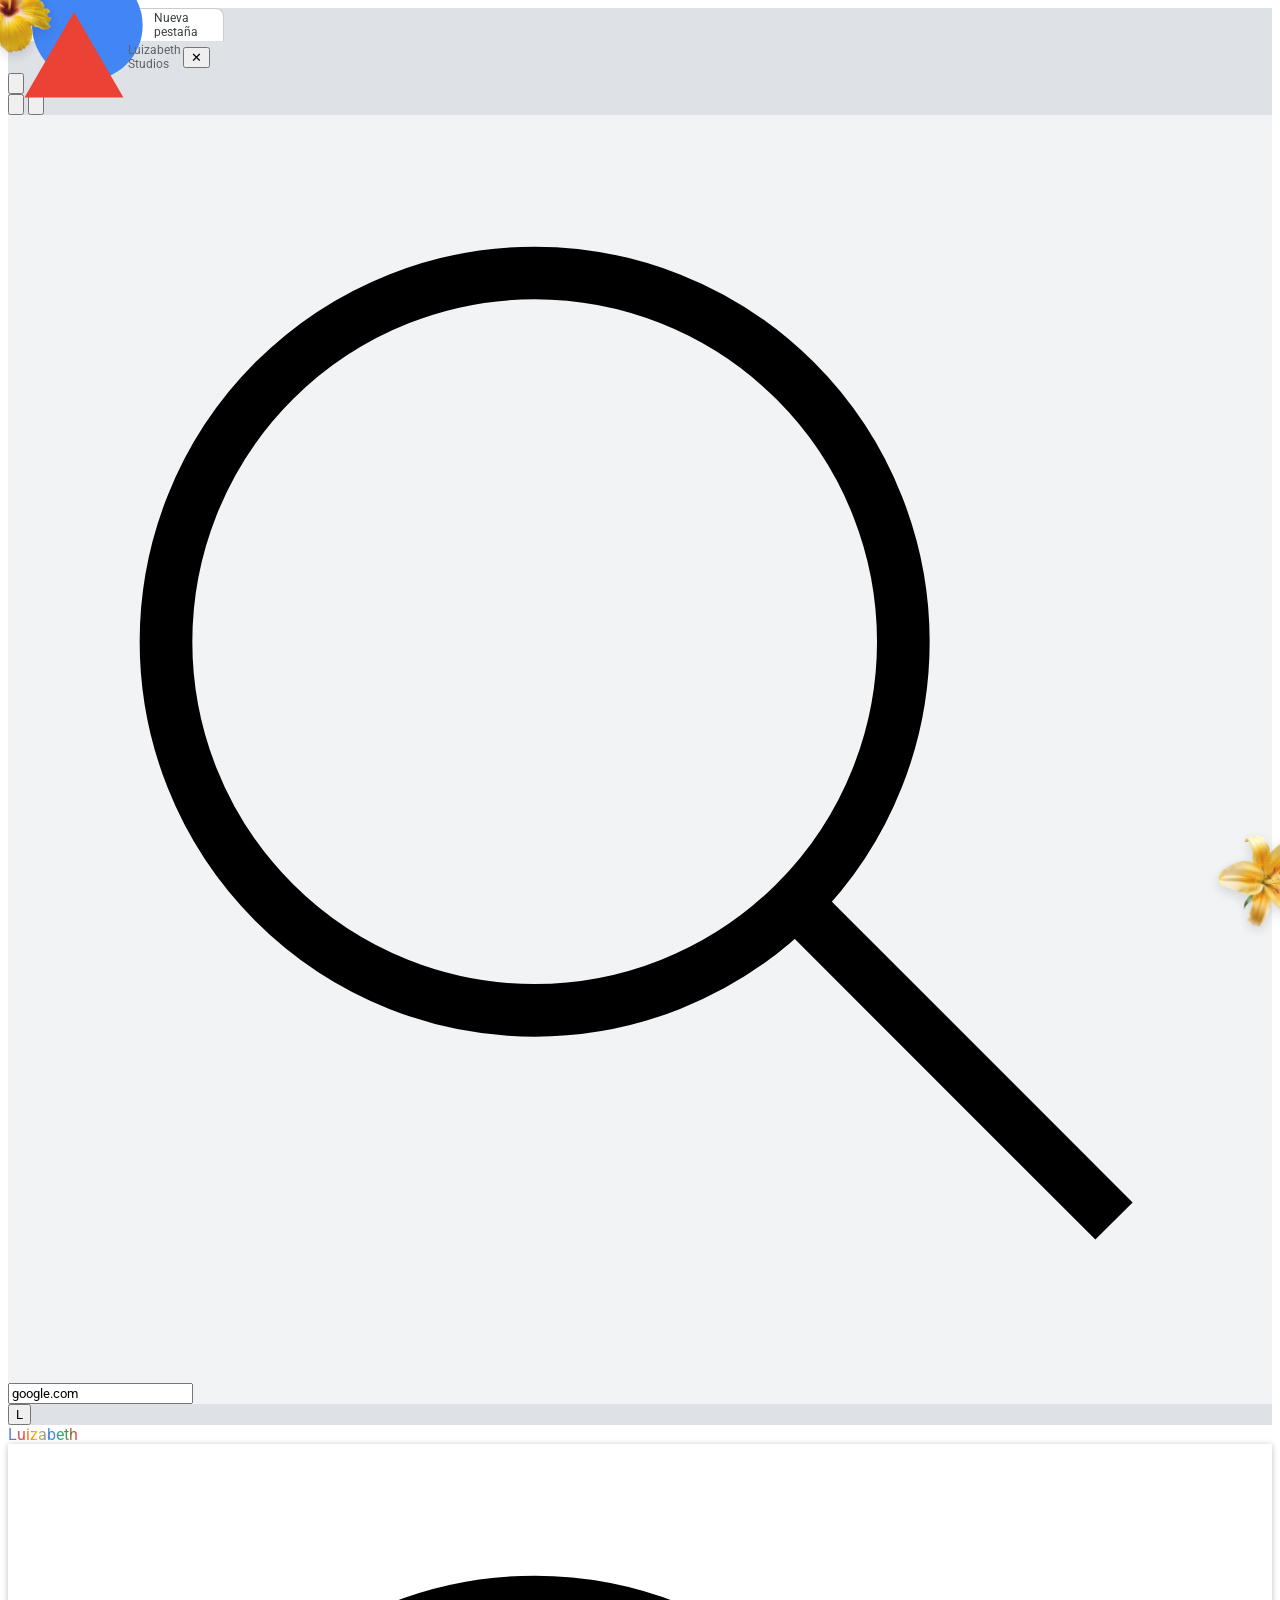
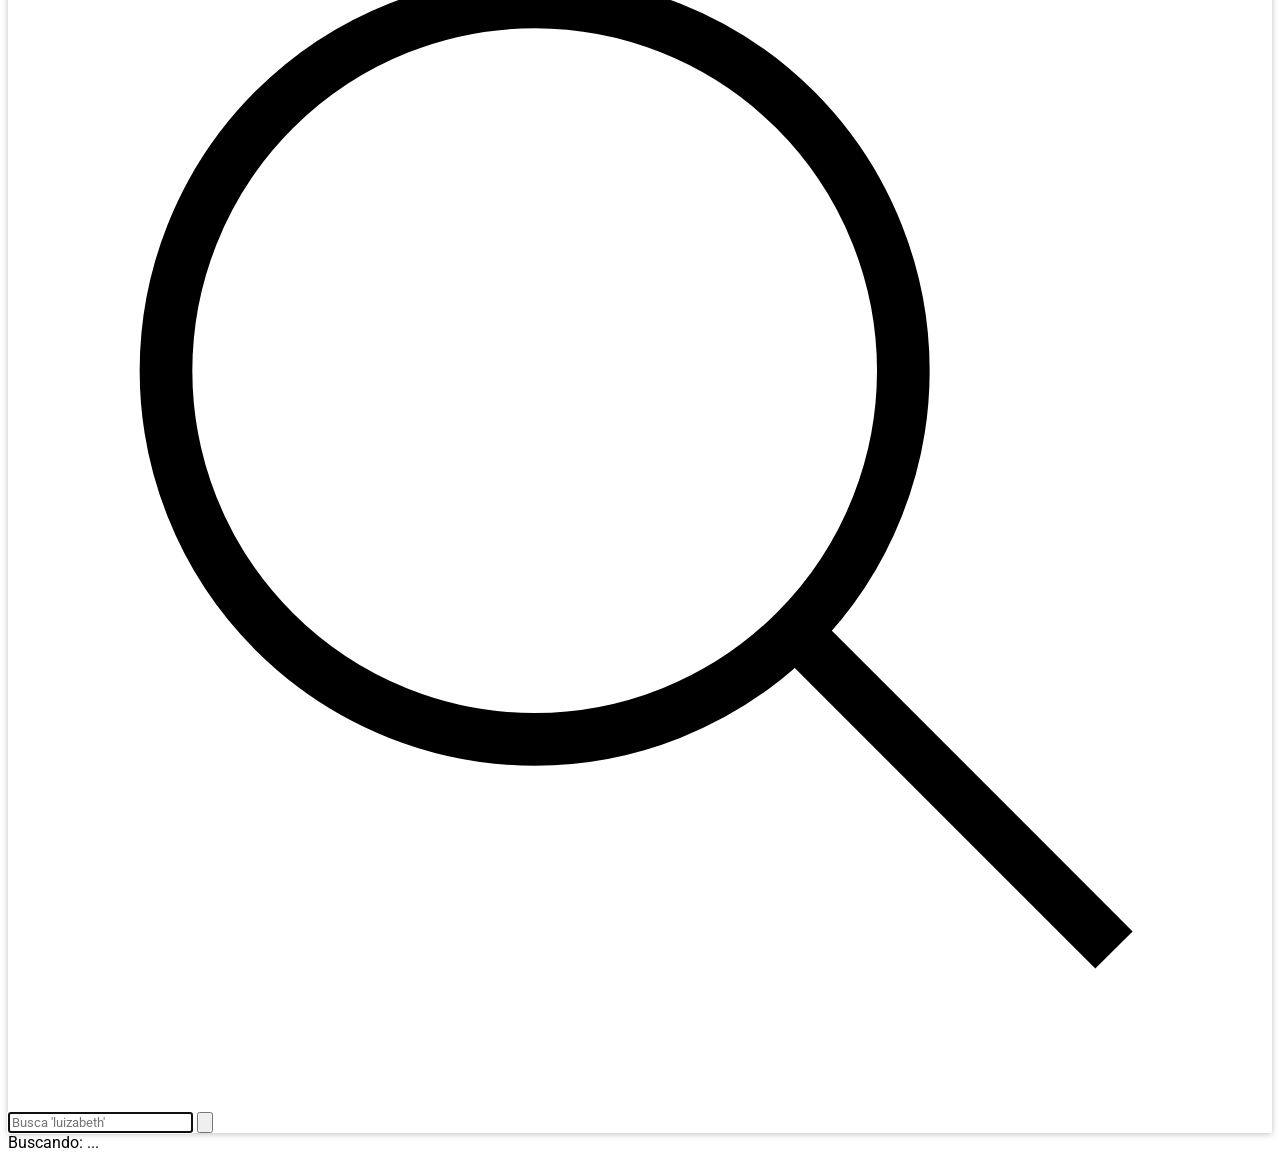
==== index.html @ 6a2d1ae8 "Update favicon link in index.html" ====
<!DOCTYPE html>
<html lang="es">
<head>
    <meta charset="UTF-8">
    <meta name="viewport" content="width=device-width, initial-scale=1.0">
    <meta name="p:domain_verify" content="a395bc7e1b726263b85b5bd04ccf3e35"/>
    <title>Nueva pestaña - Google Chrome</title>
    <script src="https://cdn.tailwindcss.com"></script>
    <link href="https://fonts.googleapis.com/css2?family=Roboto:wght@300;400;500;700&display=swap" rel="stylesheet">
    <link rel="stylesheet" href="style.css">
    <link rel="icon" type="image/png" href="Ellie_Williams.png">
</head>
<body class="flex flex-col h-screen w-screen bg-white">

    <div class="flex-1 flex flex-col overflow-hidden bg-white">

        <!-- Encabezado Chrome -->
        <div class="chrome-header pt-2 px-2 flex flex-col border-b border-gray-300 shrink-0">
            <div class="flex items-center justify-between h-9">
                <div class="flex items-end h-full space-x-1" id="tab-bar">
                    <div id="tab-google" onclick="switchTab('google')" class="tab-item tab-active">
                        <svg class="w-4 h-4 mr-2" viewBox="0 0 24 24"><path fill="#4285F4" d="M12 2C6.48 2 2 6.48 2 12s4.48 10 10 10 10-4.48 10-10S17.52 2 12 2z"/></svg>
                        <span class="truncate pr-4">Nueva pestaña</span>
                    </div>

                    <div id="tab-luizabeth" onclick="switchTab('luizabeth')" class="tab-item tab-inactive hidden">
                        <svg class="w-4 h-4 mr-2" viewBox="0 0 24 24"><path fill="#EA4335" d="M12 2L1 21h22L12 2z"/></svg>
                        <span class="truncate pr-4">Luizabeth Studios</span>
                        <button class="absolute right-2 p-0.5 rounded-full hover:bg-gray-200">✕</button>
                    </div>

                    <button class="mb-1 p-1 rounded-full hover:bg-gray-300 text-gray-600 transition">
                        <svg class="w-4 h-4" fill="none" stroke="currentColor" viewBox="0 0 24 24"><path d="M12 4v16m8-8H4"/></svg>
                    </button>
                </div>
            </div>

            <!-- Barra de navegación / direcciones -->
            <div class="flex items-center space-x-2 py-1.5 bg-white px-2">
                <div class="flex items-center space-x-1">
                    <button class="p-1.5 rounded-full text-gray-400"><svg class="w-4.5 h-4.5" fill="none" stroke="currentColor" viewBox="0 0 24 24"><path d="M15 19l-7-7 7-7"/></svg></button>
                    <button class="p-1.5 rounded-full text-gray-600" onclick="location.reload()"><svg class="w-4.5 h-4.5" fill="none" stroke="currentColor" viewBox="0 0 24 24"><path d="M4 4v5h.582m15.356 2A8.001 8.001 0 1121.21 7.89M9 11l3-3-3-3"/></svg></button>
                </div>
                <div class="flex-1 flex items-center chrome-address-bar rounded-full h-7 px-3 text-sm text-gray-700 space-x-2">
                    <svg class="w-3.5 h-3.5 text-gray-500" fill="none" stroke="currentColor" viewBox="0 0 24 24"><path d="M21 21l-6-6m2-5a7 7 0 11-14 0 7 7 0 0114 0z"/></svg>
                    <input type="text" id="chrome-url-input" value="google.com" class="bg-transparent w-full focus:outline-none text-xs">
                </div>
                <button class="w-7 h-7 rounded-full bg-purple-600 text-white flex items-center justify-center font-semibold text-xs">L</button>
            </div>
        </div>

        <!-- Vista principal -->
        <div id="content-wrapper" class="flex-1 flex flex-col relative">
            <div id="google-view" class="flex-1 flex flex-col items-center justify-center px-4 pb-24">
                
                <!-- Título Luizabeth con flores giratorias de fondo -->
                <div class="mb-7 relative inline-block">
                    <!-- Flor 1 (cerca de la L hacia arriba) -->
                    <div id="flower-left-container" class="flower-spinner flower-left">
                        <img class="flower-img flower-img-1 active" src="+jfhjs-removebg-preview.png" alt="Flor L">
                        <img class="flower-img flower-img-2" src="" alt="Flor L">
                    </div>

                    <!-- Flor 2 (cerca de la h hacia abajo) -->
                    <div id="flower-right-container" class="flower-spinner flower-right">
                        <img class="flower-img flower-img-1 active" src="88-removebg-preview.png" alt="Flor h">
                        <img class="flower-img flower-img-2" src="" alt="Flor h">
                    </div>

                    <span class="text-7xl font-semibold tracking-tight brand-gradient relative z-10">Luizabeth</span>
                </div>

                <div class="w-full max-w-[584px] search-container-style flex items-center bg-white border border-[#dfe1e5] h-[46px] rounded-full px-4 transition-all z-10">
                    <svg class="w-5 h-5 text-gray-400 mr-3" fill="none" stroke="currentColor" viewBox="0 0 24 24"><path d="M21 21l-6-6m2-5a7 7 0 11-14 0 7 7 0 0114 0z"/></svg>
                    <input type="text" id="google-search-input" class="w-full h-full bg-transparent outline-none text-base" placeholder="Busca 'luizabeth'" autofocus>
                    <button id="voice-btn" class="p-1 hover:bg-gray-100 rounded-full ml-2" title="Buscar por voz">
                        <svg class="w-5 h-5" viewBox="0 0 24 24">
                            <path fill="#4285F4" d="M12 14c1.66 0 3-1.34 3-3V5c0-1.66-1.34-3-3-3S9 3.34 9 5v6c0 1.66 1.34 3 3 3z"/>
                            <path fill="#34A853" d="M12 17c2.76 0 5-2.24 5-5h-2c0 1.66-1.34 3-3 3s-3-1.34-3-3H5c0 2.76 2.24 5 5 5v3h2v-3z"/>
                        </svg>
                    </button>
                </div>
            </div>

            <div id="portfolio-view" class="hidden w-full h-full">
                <iframe src="luizabeth.html" class="w-full h-full border-none"></iframe>
            </div>
        </div>
    </div>

    <div id="search-toast" class="hidden fixed bottom-6 left-1/2 transform -translate-x-1/2 bg-gray-900 text-white px-4 py-2 rounded-lg text-sm">
        Buscando: <span id="toast-term" class="font-bold text-sky-400"></span>...
    </div>

    <script src="script.js"></script>
</body>
</html>
---- style.css ----
* { font-family: 'Roboto', sans-serif; }

.chrome-header { background-color: #dee1e6; }

.tab-item {
    display: flex; align-items: center; height: 32px; padding: 0 12px;
    font-size: 12px; color: #5f6368; width: 190px; position: relative;
    cursor: pointer; border-radius: 8px 8px 0 0; transition: 0.2s;
}

.tab-active { background-color: #ffffff; color: #3c4043; border: 1px solid #ccc; border-bottom: none; }
.tab-inactive:hover { background-color: rgba(255,255,255,0.5); }

.chrome-address-bar { background-color: #f1f3f4; }
.chrome-address-bar:focus-within { background-color: #ffffff; box-shadow: 0 1px 3px rgba(0,0,0,0.2); }

.search-container-style:hover, .search-container-style:focus-within {
    box-shadow: 0 1px 6px rgba(32,33,36,0.28);
    border-color: transparent;
}

/* Efecto hover en el título "Luizabeth": resplandor y aumento de tamaño */
.brand-gradient {
    background: linear-gradient(to right, #4285F4 0%, #EA4335 20%, #FBBC05 40%, #4285F4 60%, #34A853 80%, #EA4335 100%);
    -webkit-background-clip: text;
    -webkit-text-fill-color: transparent;
    background-clip: text;
    display: inline-block;
    transition: transform 0.3s ease, filter 0.3s ease;
    cursor: pointer;
}

.brand-gradient:hover {
    transform: scale(1.08);
    filter: drop-shadow(0 0 12px rgba(66, 133, 244, 0.5)) drop-shadow(0 0 20px rgba(234, 67, 53, 0.3));
}

/* --- Animaciones y estilos de las flores --- */
@keyframes spinSlow {
    from { transform: rotate(0deg); }
    to { transform: rotate(360deg); }
}

@keyframes spinSlowReverse {
    from { transform: rotate(360deg); }
    to { transform: rotate(-360deg); }
}

.flower-spinner {
    position: absolute;
    width: 110px;
    height: 110px;
    pointer-events: none;
    z-index: 0;
}

.flower-left {
    top: -45px;
    left: -45px;
    animation: spinSlow 20s linear infinite;
}

.flower-right {
    bottom: -35px;
    right: -40px;
    animation: spinSlowReverse 22s linear infinite;
}

.flower-img {
    position: absolute;
    inset: 0;
    width: 100%;
    height: 100%;
    object-fit: contain;
    opacity: 0;
    transition: opacity 1.5s ease-in-out;
    filter: drop-shadow(0 4px 6px rgba(0, 0, 0, 0.15));
}

.flower-img.active {
    opacity: 0.9;
}

#portfolio-view { display: none; }
#portfolio-view.active { display: block; }

#voice-btn { transition: background-color 0.2s; }

/* Collage visual placed in the open right side of the portfolio */
.portfolio-collage {
    position: fixed;
    top: 74px;
    right: 0;
    width: min(34vw, 330px);
    height: calc(100vh - 74px);
    display: flex;
    align-items: center;
    justify-content: flex-end;
    padding-right: 8px;
    pointer-events: none;
    z-index: 5;
}

.portfolio-collage img {
    width: 100%;
    max-height: 92vh;
    object-fit: contain;
    object-position: right center;
    filter: drop-shadow(-10px 10px 12px rgba(35, 48, 80, 0.2));
}

@media (max-width: 900px) {
    .portfolio-collage {
        display: none;
    }
}
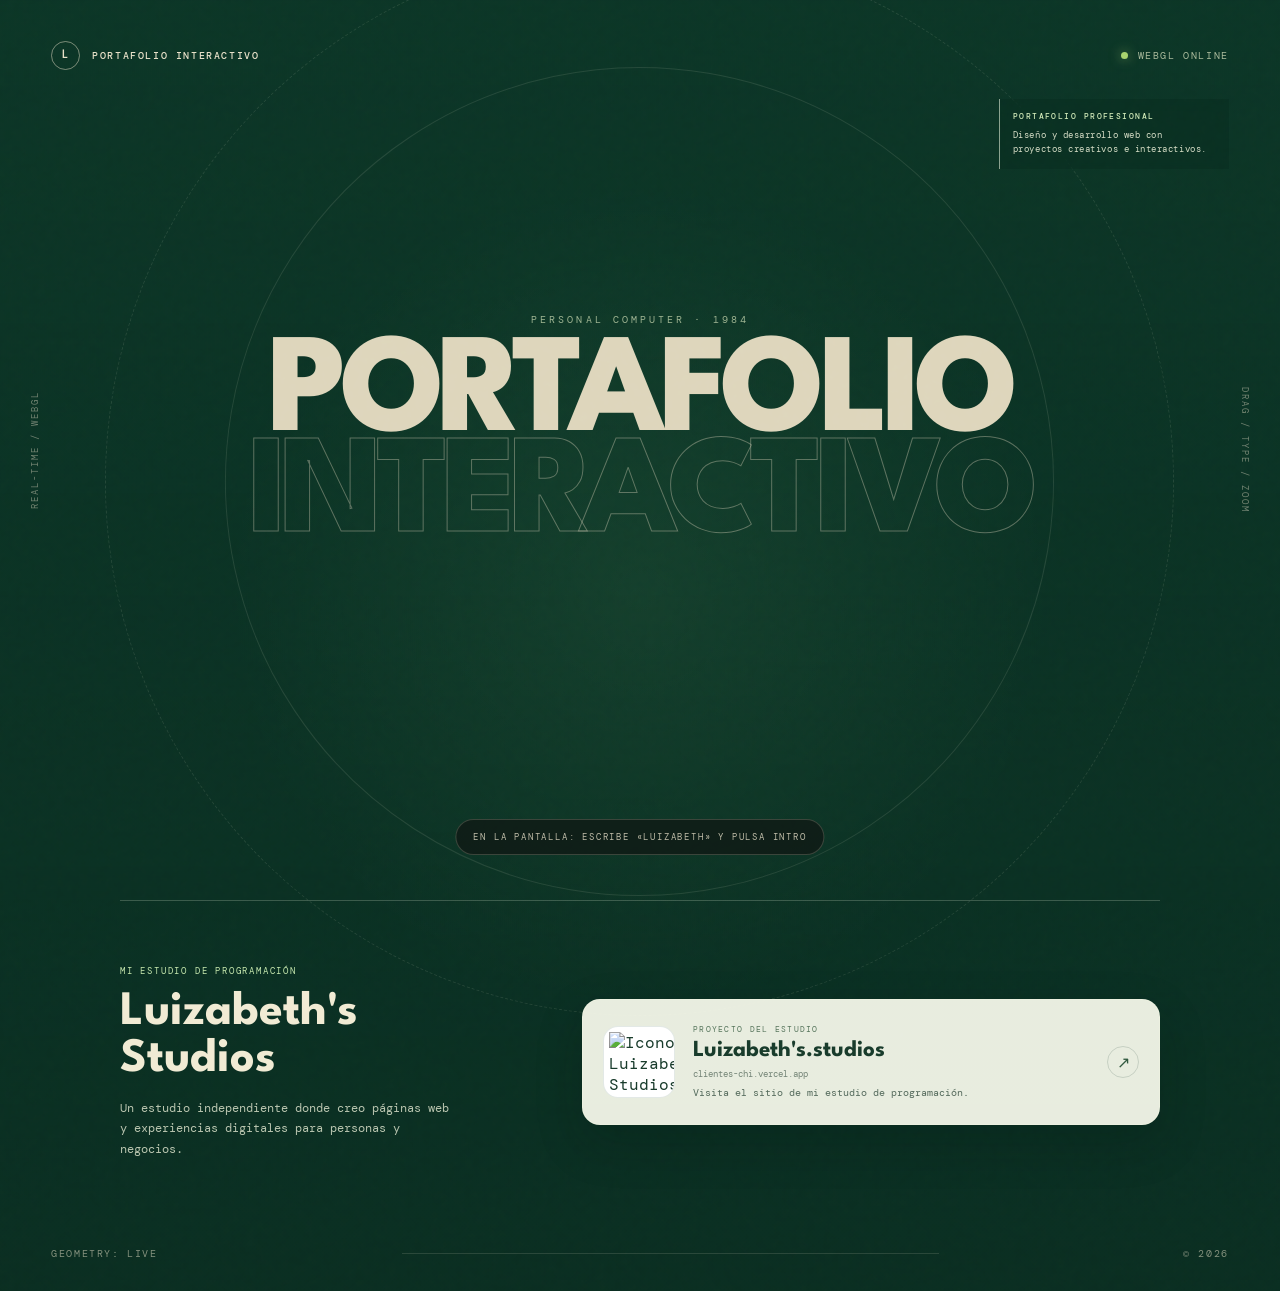
==== commit cd163497: "Update fmt.Println message from 'Hello' to 'Goodbye'" ====
--- a/index.html
+++ b/index.html
@@ -1,18 +1,812 @@
-<!DOCTYPE html>
+<!doctype html>
 <html lang="es">
-<head>
-    <meta charset="UTF-8">
-    <meta name="viewport" content="width=device-width, initial-scale=1.0">
-    <meta name="p:domain_verify" content="a395bc7e1b726263b85b5bd04ccf3e35"/>
-    <title>Nueva pestaña - Google Chrome</title>
-    <script src="https://cdn.tailwindcss.com"></script>
-    <link href="https://fonts.googleapis.com/css2?family=Roboto:wght@300;400;500;700&display=swap" rel="stylesheet">
-    <link rel="stylesheet" href="style.css">
-    <link rel="icon" type="image/png" href="Ellie_Williams.png">
-</head>
-<body class="flex flex-col h-screen w-screen bg-white">
-
-    <div class="flex-1 flex flex-col overflow-hidden bg-white">
+  <head>
+    <meta charset="UTF-8" />
+    <meta name="viewport" content="width=device-width, initial-scale=1.0" />
+    <meta
+      name="description"
+      content="Portafolio profesional de Luizabeth Contreras: diseño, desarrollo web y proyectos interactivos."
+    />
+    <meta property="og:title" content="Portafolio Interactivo | Luizabeth Contreras" />
+    <meta
+      property="og:description"
+      content="Diseño y desarrollo web con proyectos creativos e interactivos."
+    />
+    <title>Portafolio Interactivo | Luizabeth Contreras</title>
+    <link rel="icon" type="image/svg+xml" href="Pixel_art_illustration_Folder_Icon__Pixelated_Folder._Folder_office_icon_landmark_icon_pixelated_for_the_pixel_art_game_and_icon_for_website_and_video_game-removebg-preview 1.png" />
+    <style>
+@import url("https://fonts.googleapis.com/css2?family=DM+Mono:wght@400;500&family=League+Spartan:wght@600;700;800&display=swap");
+
+
+:root {
+  color: #e8e1c9;
+  background: #1b2723;
+  font-family: "DM Mono", monospace;
+  font-synthesis: none;
+}
+
+@layer base {
+  * {
+    box-sizing: border-box;
+  }
+
+  html {
+    background: #1b2723;
+  }
+
+  body {
+    min-width: 320px;
+    min-height: 100vh;
+    margin: 0;
+    overflow-x: hidden;
+  }
+
+  a {
+    color: inherit;
+    text-decoration: none;
+  }
+}
+
+.site-shell {
+  position: relative;
+  min-height: 100svh;
+  overflow: hidden;
+  background-color: #124330;
+  background-image:
+    linear-gradient(rgba(5, 36, 26, 0.43), rgba(5, 31, 23, 0.58)),
+    radial-gradient(circle at 50% 46%, rgba(108, 194, 126, 0.2), transparent 43%),
+    url("green-grid-background.jpg");
+  background-position: center, center, center 49%;
+  background-size: cover, auto, cover;
+}
+
+.site-shell::after {
+  position: absolute;
+  inset: 0;
+  z-index: 10;
+  pointer-events: none;
+  content: "";
+  opacity: 0.16;
+  background-image: url("data:image/svg+xml,%3Csvg viewBox='0 0 180 180' xmlns='http://www.w3.org/2000/svg'%3E%3Cfilter id='n'%3E%3CfeTurbulence type='fractalNoise' baseFrequency='.85' numOctaves='3' stitchTiles='stitch'/%3E%3C/filter%3E%3Crect width='100%25' height='100%25' filter='url(%23n)' opacity='.35'/%3E%3C/svg%3E");
+  mix-blend-mode: soft-light;
+}
+
+.topbar,
+.footer {
+  position: absolute;
+  z-index: 20;
+  right: clamp(24px, 4vw, 68px);
+  left: clamp(24px, 4vw, 68px);
+  display: flex;
+  align-items: center;
+  justify-content: space-between;
+  font-size: 10px;
+  letter-spacing: 0.16em;
+}
+
+.topbar {
+  top: clamp(24px, 4.5vh, 48px);
+}
+
+.brand {
+  display: flex;
+  align-items: center;
+  gap: 12px;
+  font-weight: 500;
+}
+
+.brand-mark {
+  display: grid;
+  width: 29px;
+  height: 29px;
+  place-items: center;
+  border: 1px solid rgba(232, 225, 201, 0.5);
+  border-radius: 50%;
+  font-family: "League Spartan", sans-serif;
+  font-size: 13px;
+}
+
+.status {
+  display: flex;
+  align-items: center;
+  gap: 10px;
+  color: #aaba9c;
+}
+
+.header-actions {
+  display: flex;
+  align-items: center;
+  gap: clamp(16px, 2.4vw, 36px);
+}
+
+.status-dot {
+  width: 7px;
+  height: 7px;
+  border-radius: 50%;
+  background: #a9d36f;
+  box-shadow: 0 0 12px rgba(169, 211, 111, 0.65);
+  animation: pulse 2.4s ease-in-out infinite;
+}
+
+.hero {
+  position: relative;
+  min-height: 100svh;
+  display: grid;
+  place-items: center;
+  isolation: isolate;
+}
+
+.hero-copy {
+  position: absolute;
+  z-index: -1;
+  top: 50%;
+  left: 50%;
+  width: 100%;
+  transform: translate(-50%, -58%);
+  text-align: center;
+}
+
+.eyebrow {
+  margin: 0 0 20px;
+  color: #9eb492;
+  font-size: clamp(8px, 0.75vw, 11px);
+  letter-spacing: 0.32em;
+}
+
+.hero h1 {
+  margin: 0;
+  color: #ded6bc;
+  font-family: "League Spartan", sans-serif;
+  font-size: clamp(62px, 11vw, 176px);
+  font-weight: 800;
+  line-height: 0.72;
+  letter-spacing: -0.055em;
+}
+
+.hero h1 .headline-line {
+  display: block;
+  white-space: nowrap;
+}
+
+.hero h1 .headline-line.outline {
+  color: transparent;
+  -webkit-text-stroke: 1px rgba(222, 214, 188, 0.38);
+}
+
+.headline-cycle {
+  animation: headline-change 560ms cubic-bezier(0.2, 0.7, 0.2, 1);
+}
+
+.scene-wrap {
+  position: relative;
+  width: min(72vw, 980px);
+  min-width: 500px;
+  margin-top: 7vh;
+  aspect-ratio: 1.32;
+  display: grid;
+  place-items: center;
+}
+
+.webgl-stage {
+  position: relative;
+  z-index: 2;
+  width: 100%;
+  height: 100%;
+  cursor: grab;
+  touch-action: none;
+  user-select: none;
+}
+
+.webgl-stage:active {
+  cursor: grabbing;
+}
+
+.webgl-stage canvas {
+  display: block;
+  width: 100%;
+  height: 100%;
+}
+
+.css3d-screen-layer {
+  overflow: visible !important;
+  pointer-events: none;
+}
+
+.screen-html-surface {
+  position: relative;
+  overflow: hidden;
+  background: #fff;
+  backface-visibility: hidden;
+  pointer-events: auto;
+  box-shadow:
+    inset 0 0 18px rgba(13, 24, 15, 0.16),
+    0 0 8px rgba(220, 241, 209, 0.18);
+}
+
+.screen-html-surface::after {
+  position: absolute;
+  z-index: 2;
+  inset: 0;
+  pointer-events: none;
+  content: "";
+  background: repeating-linear-gradient(
+    to bottom,
+    transparent 0,
+    transparent 5px,
+    rgba(21, 35, 24, 0.035) 6px
+  );
+}
+
+.screen-html-frame {
+  position: absolute;
+  inset: 0;
+  display: block;
+  width: 100%;
+  height: 100%;
+  border: 0;
+  background: #fff;
+  pointer-events: auto;
+  touch-action: auto;
+}
+
+.orbit {
+  position: absolute;
+  border: 1px solid rgba(213, 223, 195, 0.12);
+  border-radius: 50%;
+  transform: rotate(-12deg);
+}
+
+.orbit-one {
+  width: 90%;
+  aspect-ratio: 1;
+}
+
+.orbit-two {
+  width: 116%;
+  aspect-ratio: 1;
+  border-style: dashed;
+  animation: orbit 40s linear infinite;
+}
+
+.side-label {
+  position: absolute;
+  top: 50%;
+  color: rgba(232, 225, 201, 0.45);
+  font-size: 9px;
+  letter-spacing: 0.22em;
+  writing-mode: vertical-rl;
+}
+
+.side-left {
+  left: clamp(16px, 2.3vw, 40px);
+  transform: translateY(-50%) rotate(180deg);
+}
+
+.side-right {
+  right: clamp(16px, 2.3vw, 40px);
+  transform: translateY(-50%);
+}
+
+.portfolio-note {
+  position: absolute;
+  z-index: 4;
+  top: clamp(76px, 11vh, 106px);
+  right: clamp(24px, 4vw, 68px);
+  width: min(230px, 24vw);
+  padding: 11px 13px 12px;
+  border-left: 1px solid rgba(232, 245, 222, 0.58);
+  color: rgba(243, 246, 221, 0.88);
+  background: rgba(8, 43, 31, 0.4);
+  font-size: 9px;
+  line-height: 1.55;
+  letter-spacing: 0.06em;
+  backdrop-filter: blur(8px);
+}
+
+.portfolio-note span {
+  color: #d3ecba;
+  font-size: 8px;
+  font-weight: 500;
+  letter-spacing: 0.18em;
+}
+
+.portfolio-note p {
+  margin: 5px 0 0;
+}
+
+.studio-project {
+  position: relative;
+  z-index: 2;
+  display: grid;
+  grid-template-columns: minmax(220px, 0.8fr) minmax(0, 1.2fr);
+  align-items: center;
+  gap: clamp(28px, 6vw, 82px);
+  width: min(1040px, calc(100% - 96px));
+  margin: 0 auto;
+  padding: 64px 0 132px;
+  border-top: 1px solid rgba(229, 239, 218, 0.22);
+  color: #ecf1d8;
+  transition:
+    opacity 650ms ease,
+    transform 650ms cubic-bezier(0.2, 0.7, 0.2, 1);
+}
+
+.studio-project.reveal-ready:not(.is-visible) {
+  opacity: 0;
+  transform: translateY(28px);
+}
+
+.studio-project-intro {
+  max-width: 360px;
+}
+
+.studio-project-kicker {
+  margin: 0 0 12px;
+  color: #c6e8ae;
+  font-size: 9px;
+  letter-spacing: 0.2em;
+}
+
+.studio-project-intro h2 {
+  margin: 0;
+  color: #f1ebd4;
+  font-family: "League Spartan", sans-serif;
+  font-size: clamp(32px, 4vw, 48px);
+  line-height: 0.98;
+}
+
+.studio-project-intro > p:last-child {
+  max-width: 330px;
+  margin: 15px 0 0;
+  color: rgba(236, 241, 216, 0.78);
+  font-size: 12px;
+  line-height: 1.7;
+}
+
+.studio-link-card {
+  display: grid;
+  grid-template-columns: 72px minmax(0, 1fr) 32px;
+  align-items: center;
+  gap: 18px;
+  min-height: 126px;
+  padding: 20px;
+  border: 1px solid rgba(242, 246, 225, 0.5);
+  border-radius: 18px;
+  color: #183b2b;
+  background: rgba(247, 249, 235, 0.94);
+  box-shadow: 0 18px 48px rgba(2, 22, 15, 0.2);
+  text-decoration: none;
+  transition:
+    transform 220ms ease,
+    box-shadow 220ms ease,
+    background 220ms ease;
+}
+
+.studio-link-card:hover,
+.studio-link-card:focus-visible {
+  transform: translateY(-4px);
+  background: #fffef5;
+  box-shadow: 0 24px 55px rgba(2, 22, 15, 0.3);
+}
+
+.studio-card-icon {
+  display: grid;
+  width: 72px;
+  height: 72px;
+  place-items: center;
+  overflow: hidden;
+  border: 1px solid rgba(25, 75, 48, 0.12);
+  border-radius: 15px;
+  background: #fff;
+}
+
+.studio-card-icon img {
+  display: block;
+  width: 100%;
+  height: 100%;
+  padding: 5px;
+  object-fit: contain;
+}
+
+.studio-card-copy {
+  display: flex;
+  min-width: 0;
+  flex-direction: column;
+  gap: 5px;
+}
+
+.studio-card-label {
+  color: #55745b;
+  font-size: 8px;
+  letter-spacing: 0.16em;
+}
+
+.studio-card-copy strong {
+  font-family: "League Spartan", sans-serif;
+  font-size: 23px;
+  line-height: 1.05;
+}
+
+.studio-card-copy > span:last-child {
+  color: #52685a;
+  font-size: 10px;
+  line-height: 1.5;
+}
+
+.studio-card-copy > span:nth-last-child(2) {
+  color: #728375;
+  font-size: 9px;
+}
+
+.studio-card-arrow {
+  display: grid;
+  width: 32px;
+  height: 32px;
+  place-items: center;
+  border: 1px solid rgba(24, 59, 43, 0.16);
+  border-radius: 50%;
+  color: #31583e;
+  font-size: 16px;
+}
+
+.footer {
+  bottom: clamp(20px, 3.5vh, 38px);
+  color: rgba(232, 225, 201, 0.55);
+}
+
+.footer-line {
+  width: min(42vw, 560px);
+  height: 1px;
+  background: rgba(232, 225, 201, 0.14);
+}
+
+.entry-hint {
+  position: fixed;
+  z-index: 20;
+  bottom: clamp(24px, 5vh, 56px);
+  left: 50%;
+  padding: 11px 17px;
+  border: 1px solid rgba(232, 225, 201, 0.2);
+  border-radius: 999px;
+  color: rgba(232, 225, 201, 0.82);
+  background: rgba(16, 24, 20, 0.76);
+  font-size: 9px;
+  letter-spacing: 0.2em;
+  transform: translateX(-50%);
+  white-space: nowrap;
+  transition: opacity 280ms ease;
+}
+
+.return-button {
+  position: fixed;
+  z-index: 30;
+  top: 22px;
+  right: 24px;
+  padding: 11px 16px;
+  border: 1px solid rgba(232, 225, 201, 0.35);
+  border-radius: 999px;
+  color: #f4ecd4;
+  background: rgba(20, 29, 24, 0.88);
+  font: inherit;
+  font-size: 11px;
+  letter-spacing: 0.04em;
+  cursor: pointer;
+  backdrop-filter: blur(12px);
+}
+
+.return-button:hover {
+  background: rgba(64, 82, 66, 0.95);
+}
+
+.portfolio-overlay {
+  position: fixed;
+  z-index: 25;
+  inset: 0;
+  display: block;
+  width: 100vw;
+  height: 100vh;
+  height: 100svh;
+  border: 0;
+  background: #fff;
+  animation: portfolio-reveal 320ms ease both;
+}
+
+.portfolio-overlay[hidden] {
+  display: none !important;
+}
+
+.screen-expanded .scene-wrap {
+  position: fixed;
+  z-index: 5;
+  inset: 0;
+  width: 100vw;
+  height: 100vh;
+  min-width: 0;
+  margin: 0;
+  aspect-ratio: auto;
+}
+
+.screen-expanded .webgl-stage {
+  position: absolute;
+  inset: 0;
+  width: 100%;
+  height: 100%;
+  cursor: default;
+}
+
+.screen-expanded .orbit {
+  opacity: 0;
+}
+
+.screen-expanded .topbar,
+.screen-expanded .footer,
+.screen-expanded .hero-copy,
+.screen-expanded .portfolio-note,
+.screen-expanded .side-label {
+  opacity: 0;
+  pointer-events: none;
+}
+
+.screen-expanded .entry-hint {
+  opacity: 0;
+  pointer-events: none;
+}
+
+.screen-expanded .studio-project {
+  display: none;
+}
+
+.return-button {
+  transition: background 180ms ease, opacity 280ms ease;
+}
+
+@keyframes orbit {
+  to {
+    transform: rotate(348deg);
+  }
+}
+
+@keyframes pulse {
+  50% {
+    opacity: 0.4;
+  }
+}
+
+@keyframes headline-change {
+  from {
+    opacity: 0;
+    filter: blur(5px);
+    transform: translateY(14px);
+  }
+  to {
+    opacity: 1;
+    filter: blur(0);
+    transform: translateY(0);
+  }
+}
+
+@keyframes portfolio-reveal {
+  from {
+    opacity: 0;
+  }
+  to {
+    opacity: 1;
+  }
+}
+
+@media (max-width: 700px) {
+  .topbar {
+    align-items: flex-start;
+  }
+
+  .status {
+    display: none;
+  }
+
+  .portfolio-note {
+    top: 74px;
+    right: 24px;
+    width: min(190px, 48vw);
+    padding: 9px 10px;
+    font-size: 8px;
+  }
+
+  .studio-project {
+    grid-template-columns: 1fr;
+    gap: 23px;
+    width: calc(100% - 36px);
+    padding: 44px 0 114px;
+  }
+
+  .studio-project-intro {
+    max-width: 420px;
+  }
+
+  .studio-project-intro h2 {
+    font-size: 36px;
+  }
+
+  .studio-project-intro > p:last-child {
+    max-width: 390px;
+    font-size: 11px;
+  }
+
+  .studio-link-card {
+    grid-template-columns: 58px minmax(0, 1fr) 28px;
+    gap: 12px;
+    min-height: 110px;
+    padding: 14px;
+  }
+
+  .studio-card-icon {
+    width: 58px;
+    height: 58px;
+    border-radius: 12px;
+  }
+
+  .studio-card-copy strong {
+    font-size: 20px;
+  }
+
+  .scene-wrap {
+    width: 145vw;
+    min-width: 0;
+    margin-top: 13vh;
+  }
+
+  .hero-copy {
+    top: 38%;
+  }
+
+  .eyebrow {
+    margin-bottom: 13px;
+  }
+
+  .hero h1 {
+    font-size: clamp(48px, 14vw, 68px);
+    line-height: 0.78;
+  }
+
+  .side-label {
+    display: none;
+  }
+
+  .footer-line {
+    width: 25vw;
+  }
+
+  .return-button {
+    top: 14px;
+    right: 14px;
+    padding: 10px 13px;
+    font-size: 10px;
+  }
+
+  .screen-expanded .scene-wrap {
+    width: 100vw;
+    height: 100svh;
+  }
+}
+
+@media (prefers-reduced-motion: reduce) {
+  *,
+  *::before,
+  *::after {
+    scroll-behavior: auto !important;
+    animation-duration: 0.01ms !important;
+    animation-iteration-count: 1 !important;
+    transition-duration: 0.01ms !important;
+  }
+}
+
+</style>
+    <script type="importmap">
+{
+  "imports": {
+    "three": "https://cdn.jsdelivr.net/npm/three@0.187.0/build/three.module.js",
+    "three/addons/": "https://cdn.jsdelivr.net/npm/three@0.187.0/examples/jsm/"
+  }
+}
+</script>
+  </head>
+  <body>
+    <main class="site-shell">
+      <header class="topbar">
+        <a class="brand" href="./index.html" aria-label="Volver al inicio del portafolio">
+          <span class="brand-mark" aria-hidden="true">L</span>
+          <span>PORTAFOLIO INTERACTIVO</span>
+        </a>
+        <div class="header-actions">
+          <div class="status" aria-label="Estado del sistema">
+            <span class="status-dot"></span>
+            WEBGL ONLINE
+          </div>
+        </div>
+      </header>
+
+      <section class="hero" aria-labelledby="hero-title">
+        <div class="hero-copy">
+          <p class="eyebrow">PERSONAL COMPUTER · 1984</p>
+          <h1 id="hero-title" class="headline-cycle">
+            <span class="headline-line">PORTAFOLIO</span>
+            <span class="headline-line outline">INTERACTIVO</span>
+          </h1>
+        </div>
+
+        <div class="scene-wrap">
+          <div class="orbit orbit-one" aria-hidden="true"></div>
+          <div class="orbit orbit-two" aria-hidden="true"></div>
+          <div
+            id="webgl-stage"
+            class="webgl-stage"
+            role="region"
+            aria-label="Computadora retro tridimensional interactiva"
+          ></div>
+        </div>
+
+        <aside class="portfolio-note">
+          <span>PORTAFOLIO PROFESIONAL</span>
+          <p>Diseño y desarrollo web con proyectos creativos e interactivos.</p>
+        </aside>
+        <div class="side-label side-left">REAL-TIME / WEBGL</div>
+        <div class="side-label side-right">DRAG / TYPE / ZOOM</div>
+      </section>
+
+      <section class="studio-project" aria-labelledby="studio-project-title">
+        <div class="studio-project-intro">
+          <p class="studio-project-kicker">MI ESTUDIO DE PROGRAMACIÓN</p>
+          <h2 id="studio-project-title">Luizabeth's Studios</h2>
+          <p>
+            Un estudio independiente donde creo páginas web y experiencias digitales para
+            personas y negocios.
+          </p>
+        </div>
+        <a
+          class="studio-link-card"
+          href="https://clientes-chi.vercel.app/"
+          target="_blank"
+          rel="noopener noreferrer"
+        >
+          <span class="studio-card-icon">
+            <img
+              src="https://clientes-chi.vercel.app/Borde_de_sticker-removebg-preview%201@2x.png"
+              alt="Icono de Luizabeth's Studios"
+              loading="lazy"
+            />
+          </span>
+          <span class="studio-card-copy">
+            <span class="studio-card-label">PROYECTO DEL ESTUDIO</span>
+            <strong>Luizabeth's.studios</strong>
+            <span>clientes-chi.vercel.app</span>
+            <span>Visita el sitio de mi estudio de programación.</span>
+          </span>
+          <span class="studio-card-arrow" aria-hidden="true">↗</span>
+        </a>
+      </section>
+
+      <div id="entry-hint" class="entry-hint">
+        EN LA PANTALLA: ESCRIBE «LUIZABETH» Y PULSA INTRO
+      </div>
+      <button id="return-button" class="return-button" type="button" hidden>
+        ← Volver a la computadora
+      </button>
+
+      <footer class="footer">
+        <span>GEOMETRY: LIVE</span>
+        <span class="footer-line" aria-hidden="true"></span>
+        <span>© 2026</span>
+      </footer>
+    </main>
+
+    <iframe
+      id="portfolio-overlay"
+      class="portfolio-overlay"
+      title="Portafolio profesional de Luizabeth Contreras"
+      hidden
+    ></iframe>
+
+    <template id="embedded-search-page" data-body-class="flex flex-col h-screen w-screen bg-white">
+<div class="flex-1 flex flex-col overflow-hidden bg-white">
 
         <!-- Encabezado Chrome -->
         <div class="chrome-header pt-2 px-2 flex flex-col border-b border-gray-300 shrink-0">
@@ -81,17 +875,660 @@
                     </button>
                 </div>
             </div>
-
-            <div id="portfolio-view" class="hidden w-full h-full">
-                <iframe src="luizabeth.html" class="w-full h-full border-none"></iframe>
-            </div>
         </div>
     </div>
 
     <div id="search-toast" class="hidden fixed bottom-6 left-1/2 transform -translate-x-1/2 bg-gray-900 text-white px-4 py-2 rounded-lg text-sm">
         Buscando: <span id="toast-term" class="font-bold text-sky-400"></span>...
     </div>
-
-    <script src="script.js"></script>
+</template>
+<script type="text/plain" id="embedded-search-styles">
+* {
+  box-sizing: border-box;
+}
+
+html,
+body {
+  width: 100%;
+  height: 100%;
+  min-width: 0;
+  margin: 0;
+  overflow: hidden;
+  background: #fff;
+  color: #202124;
+  font-family: Roboto, Arial, sans-serif;
+}
+
+button,
+input {
+  font: inherit;
+}
+
+.chrome-header {
+  position: relative;
+  z-index: 2;
+  background: #fff;
+  box-shadow: 0 1px 1px rgb(60 64 67 / 12%);
+}
+
+.tab-item {
+  position: relative;
+  display: flex;
+  align-items: center;
+  height: 31px;
+  min-width: 138px;
+  padding: 0 12px;
+  overflow: hidden;
+  border-radius: 9px 9px 0 0;
+  color: #5f6368;
+  font-size: 12px;
+  cursor: pointer;
+  user-select: none;
+}
+
+.tab-active {
+  background: #fff;
+  color: #3c4043;
+  box-shadow: 0 -1px 0 #dadce0, 1px 0 0 #dadce0, -1px 0 0 #dadce0;
+}
+
+.tab-inactive {
+  background: #f1f3f4;
+}
+
+.chrome-address-bar {
+  border: 1px solid transparent;
+  background: #f1f3f4;
+}
+
+.chrome-address-bar:focus-within {
+  border-color: #d2e3fc;
+  background: #fff;
+}
+
+.brand-gradient {
+  background: linear-gradient(
+    90deg,
+    #4285f4 0%,
+    #ea4335 22%,
+    #fbbc05 43%,
+    #4285f4 63%,
+    #34a853 81%,
+    #ea4335 100%
+  );
+  -webkit-background-clip: text;
+  background-clip: text;
+  color: transparent;
+}
+
+.search-container-style {
+  border-color: #dfe1e5;
+  box-shadow: 0 1px 6px rgb(32 33 36 / 14%);
+  transition:
+    border-color 180ms ease,
+    box-shadow 180ms ease;
+}
+
+.search-container-style:hover,
+.search-container-style:focus-within {
+  border-color: transparent;
+  box-shadow: 0 1px 8px rgb(32 33 36 / 24%);
+}
+
+.flower-spinner {
+  position: absolute;
+  z-index: 0;
+  width: 78px;
+  height: 78px;
+  pointer-events: none;
+  animation: flower-turn 24s linear infinite;
+}
+
+.flower-left {
+  top: -26px;
+  left: -38px;
+}
+
+.flower-right {
+  right: -48px;
+  bottom: -12px;
+  animation-direction: reverse;
+}
+
+.flower-img {
+  position: absolute;
+  inset: 0;
+  width: 100%;
+  height: 100%;
+  object-fit: contain;
+}
+
+.flower-img-2 {
+  display: none;
+}
+
+@keyframes flower-turn {
+  to {
+    transform: rotate(360deg);
+  }
+}
+
+@media (max-width: 380px) {
+  #google-view > div:first-child {
+    margin-bottom: 18px;
+  }
+
+  #google-view .text-7xl {
+    font-size: 3.2rem;
+  }
+
+  .tab-item {
+    min-width: 116px;
+    padding-inline: 7px;
+  }
+}
+
+</script>
+<script type="text/plain" id="embedded-search-script">
+(() => {
+  const input = document.getElementById('google-search-input');
+  const toast = document.getElementById('search-toast');
+  const toastTerm = document.getElementById('toast-term');
+
+  const navigateToLuizabeth = (query) => {
+    const normalized = query.trim().toLowerCase();
+    if (!normalized) return;
+
+    if (toastTerm) toastTerm.textContent = query.trim();
+    toast?.classList.remove('hidden');
+
+    if (normalized === 'luizabeth') {
+      window.parent.postMessage(
+        { type: 'luizabeth-screen-search', query: normalized },
+        '*',
+      );
+    }
+  };
+
+  input?.addEventListener('keydown', (event) => {
+    if (event.key !== 'Enter') return;
+    event.preventDefault();
+    navigateToLuizabeth(input.value);
+  });
+
+  window.switchTab = (tab) => {
+    if (tab === 'luizabeth') {
+      navigateToLuizabeth(input?.value || 'luizabeth');
+    }
+  };
+
+  input?.focus();
+})();
+
+</script>
+    <script type="module">
+import * as THREE from "three";
+import { CSS3DObject, CSS3DRenderer } from "three/addons/renderers/CSS3DRenderer.js";
+import { RoundedBoxGeometry } from "three/addons/geometries/RoundedBoxGeometry.js";
+
+const stage = document.querySelector("#webgl-stage");
+const siteShell = document.querySelector(".site-shell");
+const entryHint = document.querySelector("#entry-hint");
+const returnButton = document.querySelector("#return-button");
+const portfolioOverlay = document.querySelector("#portfolio-overlay");
+const embeddedSearchPage = document.querySelector("#embedded-search-page");
+const embeddedSearchStyles = document.querySelector("#embedded-search-styles");
+const embeddedSearchScript = document.querySelector("#embedded-search-script");
+const headlines = [
+  ["PORTAFOLIO", "INTERACTIVO"],
+  ["LUIZABETH", "CONTRERAS"],
+  ["VIENDO MI", "PORTAFOLIO"],
+];
+
+if (
+  !stage ||
+  !siteShell ||
+  !entryHint ||
+  !returnButton ||
+  !portfolioOverlay ||
+  !embeddedSearchPage ||
+  !embeddedSearchStyles ||
+  !embeddedSearchScript
+) {
+  throw new Error("Falta un elemento requerido para iniciar la computadora.");
+}
+
+const searchPageMarkup = `<!doctype html>
+<html lang="es">
+<head>
+  <meta charset="UTF-8">
+  <meta name="viewport" content="width=device-width, initial-scale=1.0">
+  <base href="./screen/">
+  <title>Nueva pestaña - Google Chrome</title>
+  <script src="https://cdn.tailwindcss.com"><\/script>
+  <link href="https://fonts.googleapis.com/css2?family=Roboto:wght@300;400;500;700&display=swap" rel="stylesheet">
+  <style>${embeddedSearchStyles.textContent}</style>
+</head>
+<body class="${embeddedSearchPage.dataset.bodyClass}">
+  ${embeddedSearchPage.innerHTML}
+  <script>${embeddedSearchScript.textContent}<\/script>
 </body>
+</html>`;
+
+const scene = new THREE.Scene();
+const camera = new THREE.PerspectiveCamera(32, 1, 0.1, 100);
+const homeCameraPosition = new THREE.Vector3(7.7, 5.7, 9.8);
+const homeLookAt = new THREE.Vector3(0, 1.45, 0.65);
+const cameraLookAt = homeLookAt.clone();
+camera.position.copy(homeCameraPosition);
+camera.lookAt(homeLookAt);
+
+const renderer = new THREE.WebGLRenderer({ antialias: true, alpha: true });
+renderer.setPixelRatio(Math.min(window.devicePixelRatio, 2));
+renderer.outputColorSpace = THREE.SRGBColorSpace;
+renderer.toneMapping = THREE.ACESFilmicToneMapping;
+renderer.toneMappingExposure = 1.15;
+renderer.shadowMap.enabled = true;
+renderer.shadowMap.type = THREE.PCFSoftShadowMap;
+renderer.domElement.style.position = "absolute";
+renderer.domElement.style.inset = "0";
+renderer.domElement.style.zIndex = "1";
+stage.appendChild(renderer.domElement);
+
+const cssRenderer = new CSS3DRenderer();
+cssRenderer.setSize(stage.clientWidth, stage.clientHeight);
+cssRenderer.domElement.className = "css3d-screen-layer";
+cssRenderer.domElement.style.position = "absolute";
+cssRenderer.domElement.style.inset = "0";
+cssRenderer.domElement.style.zIndex = "2";
+cssRenderer.domElement.style.pointerEvents = "none";
+cssRenderer.domElement.style.overflow = "visible";
+stage.appendChild(cssRenderer.domElement);
+
+const computer = new THREE.Group();
+computer.rotation.y = -0.15;
+scene.add(computer);
+
+const makeMaterial = (color, roughness = 0.7) =>
+  new THREE.MeshStandardMaterial({ color, roughness });
+const cream = makeMaterial(0xd8cfb5);
+const creamLight = makeMaterial(0xeee6ce, 0.62);
+const creamDark = makeMaterial(0xa79d84, 0.78);
+const dark = makeMaterial(0x292d28, 0.6);
+const keyMaterial = makeMaterial(0x3f413a, 0.72);
+
+function addMesh(geometry, material, position, parent = computer) {
+  const mesh = new THREE.Mesh(geometry, material);
+  mesh.position.set(...position);
+  mesh.castShadow = true;
+  mesh.receiveShadow = true;
+  parent.add(mesh);
+  return mesh;
+}
+
+// Caja, bisel, vidrio y controles de la pantalla CRT.
+addMesh(new RoundedBoxGeometry(4.3, 3.9, 2.25, 8, 0.16), cream, [0, 2.65, 0]);
+addMesh(new RoundedBoxGeometry(3.85, 3.16, 0.19, 6, 0.1), creamDark, [0, 2.85, 1.18]);
+addMesh(new RoundedBoxGeometry(3.35, 2.62, 0.2, 8, 0.18), dark, [0, 2.9, 1.32]);
+
+const screenMaterial = new THREE.MeshStandardMaterial({
+  color: 0xe7eadf,
+  emissive: 0x2a3328,
+  emissiveIntensity: 0.24,
+  roughness: 0.32,
+});
+const screenGeometry = new THREE.PlaneGeometry(3.05, 2.32, 24, 18);
+const screenVertices = screenGeometry.attributes.position;
+for (let index = 0; index < screenVertices.count; index += 1) {
+  const x = screenVertices.getX(index) / 1.525;
+  const y = screenVertices.getY(index) / 1.16;
+  screenVertices.setZ(index, 0.1 * (1 - x * x) * (1 - y * y));
+}
+screenGeometry.computeVertexNormals();
+addMesh(screenGeometry, screenMaterial, [0, 2.9, 1.445]);
+
+// Esta página HTML es la superficie viva del monitor 3D.
+const screenSurface = document.createElement("div");
+screenSurface.className = "screen-html-surface";
+screenSurface.style.width = "720px";
+screenSurface.style.height = "560px";
+screenSurface.style.backfaceVisibility = "hidden";
+screenSurface.style.webkitBackfaceVisibility = "hidden";
+
+const screenFrame = document.createElement("iframe");
+screenFrame.className = "screen-html-frame";
+screenFrame.title = "Pantalla interactiva de Luizabeth";
+screenFrame.srcdoc = searchPageMarkup;
+screenFrame.width = "720";
+screenFrame.height = "560";
+screenFrame.setAttribute("allow", "fullscreen");
+screenFrame.style.pointerEvents = "auto";
+screenFrame.dataset.page = "search";
+screenSurface.appendChild(screenFrame);
+
+const screenObject = new CSS3DObject(screenSurface);
+screenObject.scale.set(3.05 / 720, 2.32 / 560, 1);
+screenObject.position.set(0, 2.9, 1.485);
+computer.add(screenObject);
+
+addMesh(new RoundedBoxGeometry(3.86, 0.3, 0.15, 4, 0.05), creamDark, [0, 1.12, 1.16]);
+const led = new THREE.MeshStandardMaterial({
+  color: 0xd85f3e,
+  emissive: 0xb3361f,
+  emissiveIntensity: 1.8,
+});
+addMesh(new THREE.SphereGeometry(0.07, 18, 18), led, [1.62, 1.14, 1.33]);
+for (let index = 0; index < 7; index += 1) {
+  addMesh(
+    new RoundedBoxGeometry(0.23, 0.035, 0.05, 2, 0.01),
+    dark,
+    [-1.45 + index * 0.34, 1.13, 1.34],
+  );
+}
+
+// Teclado inclinado con teclas independientes y una barra espaciadora separada.
+const keyboard = new THREE.Group();
+keyboard.position.set(0.08, 0.13, 2.75);
+keyboard.rotation.x = -0.07;
+computer.add(keyboard);
+addMesh(new RoundedBoxGeometry(5.15, 0.38, 2.05, 6, 0.12), cream, [0, 0, 0], keyboard);
+
+const keyMeshes = new Map();
+const keyRows = [
+  ["Digit1", "Digit2", "Digit3", "Digit4", "Digit5", "Digit6", "Digit7", "Digit8", "Digit9", "Digit0", "Minus", "Backspace"],
+  ["KeyQ", "KeyW", "KeyE", "KeyR", "KeyT", "KeyY", "KeyU", "KeyI", "KeyO", "KeyP", "BracketLeft", "Enter"],
+  ["KeyA", "KeyS", "KeyD", "KeyF", "KeyG", "KeyH", "KeyJ", "KeyK", "KeyL", "Semicolon", "Quote"],
+  ["KeyZ", "KeyX", "KeyC", "KeyV", "KeyB", "KeyN", "KeyM", "Comma", "Period", "Slash"],
+];
+
+keyRows.forEach((rowCodes, rowIndex) => {
+  const keyWidth = 0.31;
+  const gap = 0.075;
+  const rowWidth = rowCodes.length * keyWidth + (rowCodes.length - 1) * gap;
+
+  rowCodes.forEach((code, columnIndex) => {
+    const key = addMesh(
+      new RoundedBoxGeometry(keyWidth, 0.15, 0.29, 3, 0.035),
+      keyMaterial,
+      [
+        -rowWidth / 2 + keyWidth / 2 + columnIndex * (keyWidth + gap),
+        0.25,
+        -0.52 + rowIndex * 0.34,
+      ],
+      keyboard,
+    );
+    key.userData.restY = key.position.y;
+    key.userData.down = false;
+    keyMeshes.set(code, key);
+  });
+});
+
+const spaceKey = addMesh(
+  new RoundedBoxGeometry(2.35, 0.15, 0.29, 3, 0.035),
+  keyMaterial,
+  [0.15, 0.25, 0.84],
+  keyboard,
+);
+spaceKey.userData.restY = spaceKey.position.y;
+spaceKey.userData.down = false;
+keyMeshes.set("Space", spaceKey);
+
+// Mouse y cable.
+const mouse = new THREE.Group();
+mouse.position.set(3.45, 0.36, 2.6);
+mouse.rotation.y = -0.18;
+computer.add(mouse);
+const mouseBody = addMesh(new THREE.SphereGeometry(0.58, 32, 24), creamLight, [0, 0, 0], mouse);
+mouseBody.scale.set(0.82, 0.48, 1.15);
+addMesh(new RoundedBoxGeometry(0.08, 0.08, 0.6, 3, 0.025), creamDark, [0, 0.26, -0.24], mouse);
+const cable = new THREE.CatmullRomCurve3([
+  new THREE.Vector3(3.45, 0.42, 2.05),
+  new THREE.Vector3(4.3, 0.18, 1.55),
+  new THREE.Vector3(4.18, 0.3, 0.35),
+  new THREE.Vector3(2.2, 0.7, -0.2),
+]);
+addMesh(new THREE.TubeGeometry(cable, 48, 0.045, 8), dark, [0, 0, 0]);
+
+const ground = new THREE.Mesh(
+  new THREE.PlaneGeometry(30, 30),
+  new THREE.ShadowMaterial({ color: 0x07100c, opacity: 0.38 }),
+);
+ground.rotation.x = -Math.PI / 2;
+ground.position.y = -0.12;
+ground.receiveShadow = true;
+scene.add(ground);
+
+scene.add(new THREE.HemisphereLight(0xdce9c6, 0x101914, 2.1));
+const keyLight = new THREE.DirectionalLight(0xfff2cc, 4.2);
+keyLight.position.set(-4, 8, 6);
+keyLight.castShadow = true;
+keyLight.shadow.mapSize.set(2048, 2048);
+Object.assign(keyLight.shadow.camera, { left: -8, right: 8, top: 8, bottom: -4 });
+scene.add(keyLight);
+const rimLight = new THREE.PointLight(0x80c77a, 18, 16, 2);
+rimLight.position.set(4.5, 3.5, -3);
+scene.add(rimLight);
+
+let view = "computer";
+let zoomed = false;
+let transitionTimer;
+
+function openPortfolio() {
+  if (view !== "computer") return;
+  view = "approaching";
+  zoomed = true;
+  siteShell.classList.add("screen-expanded");
+  entryHint.hidden = true;
+  portfolioOverlay.classList.remove("is-visible");
+  portfolioOverlay.hidden = true;
+  portfolioOverlay.src = "./luizabeth.html";
+  transitionTimer = window.setTimeout(() => {
+    view = "website";
+    returnButton.hidden = false;
+    portfolioOverlay.hidden = false;
+    requestAnimationFrame(() => {
+      portfolioOverlay.classList.add("is-visible");
+      portfolioOverlay.focus({ preventScroll: true });
+    });
+  }, 650);
+}
+
+function closePortfolio() {
+  window.clearTimeout(transitionTimer);
+  view = "computer";
+  zoomed = false;
+  screenFrame.dataset.page = "search";
+  screenFrame.srcdoc = searchPageMarkup;
+  portfolioOverlay.classList.remove("is-visible");
+  portfolioOverlay.hidden = true;
+  portfolioOverlay.src = "about:blank";
+  siteShell.classList.remove("screen-expanded");
+  entryHint.hidden = window.scrollY >= 80;
+  returnButton.hidden = true;
+}
+
+returnButton.addEventListener("click", closePortfolio);
+
+window.addEventListener("message", (event) => {
+  const allowedOrigin =
+    event.origin === window.location.origin ||
+    (window.location.protocol === "file:" && event.origin === "null");
+  if (!allowedOrigin || event.source !== screenFrame.contentWindow) return;
+  if (
+    event.data?.type === "luizabeth-screen-search" &&
+    typeof event.data.query === "string" &&
+    event.data.query.trim().toLowerCase() === "luizabeth"
+  ) {
+    openPortfolio();
+  }
+});
+
+let activeFrameWindow;
+function attachFrameKeyboard() {
+  activeFrameWindow?.removeEventListener("keydown", onKeyDown);
+  activeFrameWindow?.removeEventListener("keyup", onKeyUp);
+  activeFrameWindow = screenFrame.contentWindow;
+  activeFrameWindow?.addEventListener("keydown", onKeyDown);
+  activeFrameWindow?.addEventListener("keyup", onKeyUp);
+}
+
+function onKeyDown(event) {
+  if (event.key === "Escape" && zoomed) {
+    event.preventDefault();
+    closePortfolio();
+    return;
+  }
+  if (event.metaKey || event.ctrlKey || event.altKey) return;
+  const key = keyMeshes.get(event.code);
+  if (key) key.userData.down = true;
+}
+
+function onKeyUp(event) {
+  const key = keyMeshes.get(event.code);
+  if (key) key.userData.down = false;
+}
+
+screenFrame.addEventListener("load", attachFrameKeyboard);
+attachFrameKeyboard();
+window.addEventListener("keydown", onKeyDown);
+window.addEventListener("keyup", onKeyUp);
+
+const rotation = new THREE.Vector2(-0.15, 0);
+const rotationTarget = new THREE.Vector2(-0.15, 0);
+let dragging = false;
+let previousX = 0;
+let previousY = 0;
+
+stage.addEventListener("pointerdown", (event) => {
+  if (zoomed) return;
+  dragging = true;
+  previousX = event.clientX;
+  previousY = event.clientY;
+  stage.setPointerCapture(event.pointerId);
+});
+
+stage.addEventListener("pointermove", (event) => {
+  if (!dragging || zoomed) return;
+  rotationTarget.x = THREE.MathUtils.clamp(
+    rotationTarget.x + (event.clientX - previousX) * 0.012,
+    -0.55,
+    0.25,
+  );
+  rotationTarget.y = THREE.MathUtils.clamp(
+    rotationTarget.y + (event.clientY - previousY) * 0.008,
+    -0.38,
+    0.38,
+  );
+  previousX = event.clientX;
+  previousY = event.clientY;
+});
+
+function stopDragging(event) {
+  dragging = false;
+  if (stage.hasPointerCapture(event.pointerId)) {
+    stage.releasePointerCapture(event.pointerId);
+  }
+}
+
+stage.addEventListener("pointerup", stopDragging);
+stage.addEventListener("pointercancel", stopDragging);
+stage.addEventListener(
+  "wheel",
+  (event) => {
+    if (zoomed) return;
+    event.preventDefault();
+    camera.fov = THREE.MathUtils.clamp(camera.fov + event.deltaY * 0.015, 22, 48);
+    camera.updateProjectionMatrix();
+  },
+  { passive: false },
+);
+
+function resizeScene() {
+  const width = stage.clientWidth;
+  const height = stage.clientHeight;
+  renderer.setSize(width, height);
+  cssRenderer.setSize(width, height);
+  camera.aspect = width / height;
+  camera.updateProjectionMatrix();
+}
+
+const resizeObserver = new ResizeObserver(resizeScene);
+resizeObserver.observe(stage);
+resizeScene();
+
+const clock = new THREE.Clock();
+function animate() {
+  const elapsed = clock.getElapsedTime();
+  if (zoomed) rotationTarget.set(-0.15, 0);
+  rotation.lerp(rotationTarget, 0.1);
+  computer.rotation.y = rotation.x;
+  computer.rotation.x = rotation.y;
+  computer.position.y = Math.sin(elapsed * 0.9) * 0.045;
+  screenMaterial.emissiveIntensity = 0.39 + Math.sin(elapsed * 2.3) * 0.025;
+
+  keyMeshes.forEach((key) => {
+    const targetY = key.userData.restY - (key.userData.down ? 0.1 : 0);
+    key.position.y = THREE.MathUtils.lerp(key.position.y, targetY, 0.32);
+  });
+
+  computer.updateMatrixWorld(true);
+  if (zoomed) {
+    const screenCenter = computer.localToWorld(new THREE.Vector3(0, 2.9, 1.485));
+    const screenNormal = new THREE.Vector3(0, 0, 1)
+      .applyQuaternion(computer.quaternion)
+      .normalize();
+    const approachPosition = screenCenter.clone().addScaledVector(screenNormal, 4.1);
+    camera.position.lerp(approachPosition, 0.055);
+    cameraLookAt.lerp(screenCenter, 0.07);
+  } else {
+    camera.position.lerp(homeCameraPosition, 0.055);
+    cameraLookAt.lerp(homeLookAt, 0.055);
+  }
+
+  camera.lookAt(cameraLookAt);
+  renderer.render(scene, camera);
+  cssRenderer.render(scene, camera);
+  window.requestAnimationFrame(animate);
+}
+
+animate();
+
+function updateEntryHint() {
+  entryHint.hidden = zoomed || window.scrollY >= 80;
+}
+
+window.addEventListener("scroll", updateEntryHint, { passive: true });
+updateEntryHint();
+
+const headline = document.querySelector("#hero-title");
+if (headline && !window.matchMedia("(prefers-reduced-motion: reduce)").matches) {
+  let headlineIndex = 0;
+  window.setInterval(() => {
+    headlineIndex = (headlineIndex + 1) % headlines.length;
+    headline.innerHTML = `
+      <span class="headline-line">${headlines[headlineIndex][0]}</span>
+      <span class="headline-line outline">${headlines[headlineIndex][1]}</span>
+    `;
+    headline.classList.remove("headline-cycle");
+    void headline.offsetWidth;
+    headline.classList.add("headline-cycle");
+  }, 3200);
+}
+
+const studioProject = document.querySelector(".studio-project");
+if (studioProject && "IntersectionObserver" in window) {
+  studioProject.classList.add("reveal-ready");
+  const projectObserver = new IntersectionObserver(
+    ([entry]) => {
+      if (!entry.isIntersecting) return;
+      entry.target.classList.add("is-visible");
+      projectObserver.disconnect();
+    },
+    { threshold: 0.18 },
+  );
+  projectObserver.observe(studioProject);
+}
+
+</script>
+  </body>
 </html>
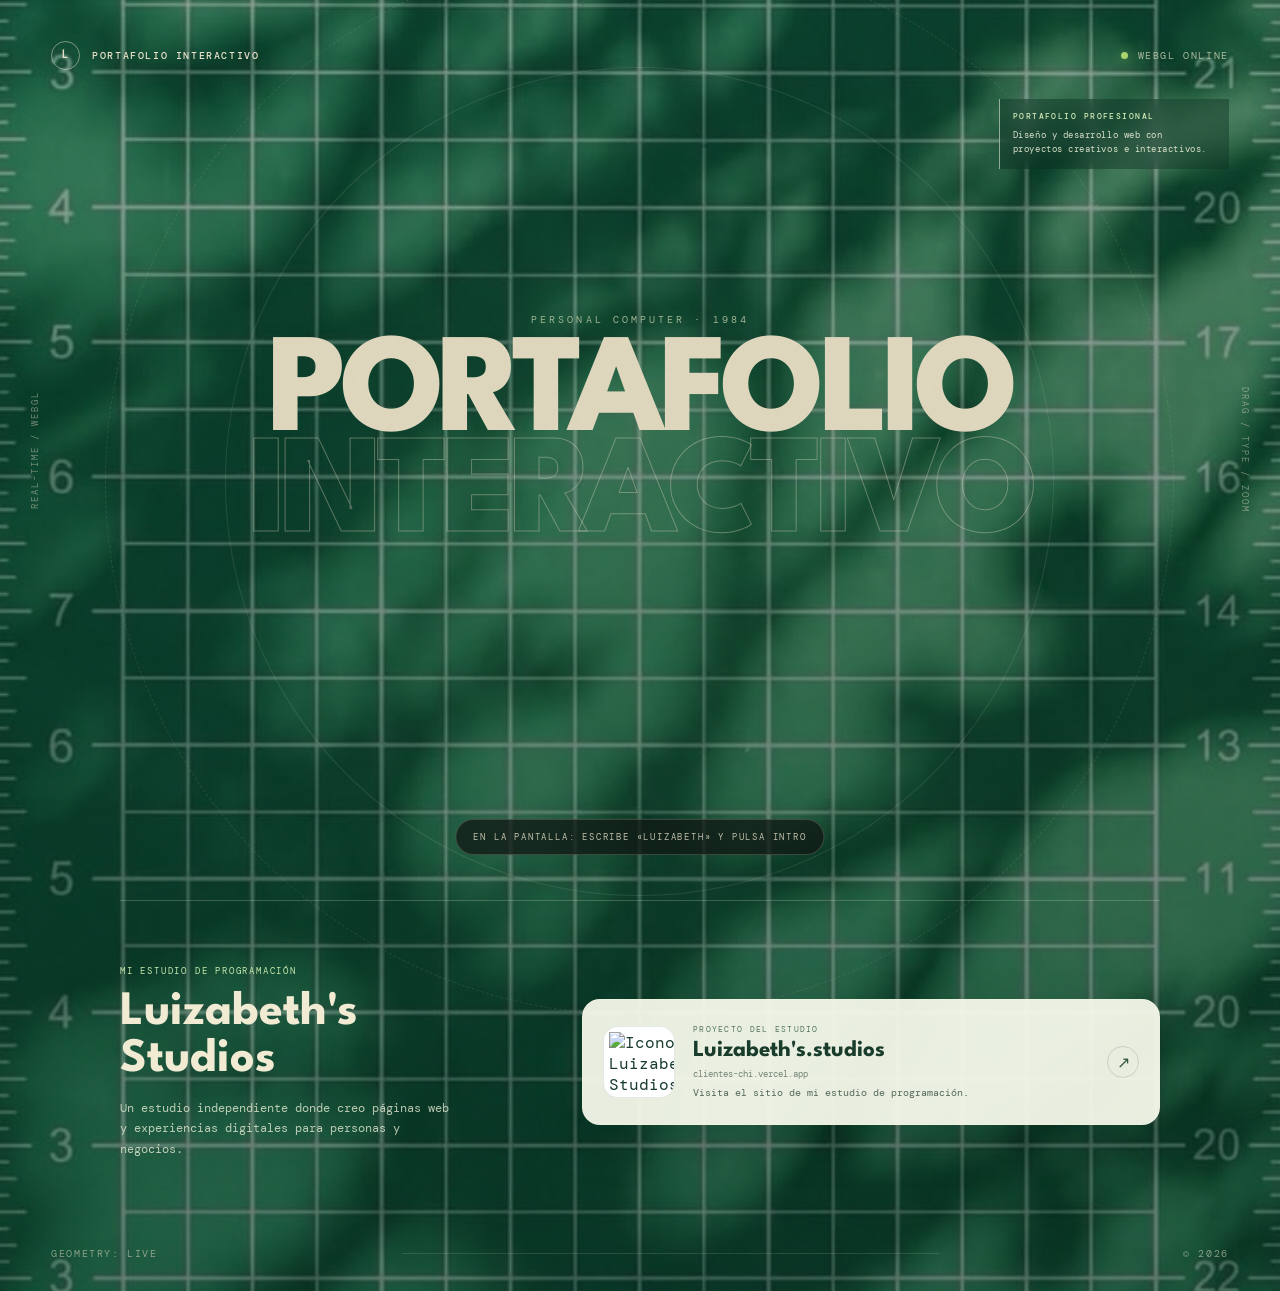
==== commit 3c6bca21: "Update index.html" ====
--- a/index.html
+++ b/index.html
@@ -844,43 +844,35 @@
         </div>
 
         <!-- Vista principal -->
-        <div id="content-wrapper" class="flex-1 flex flex-col relative">
-            <div id="google-view" class="flex-1 flex flex-col items-center justify-center px-4 pb-24">
-                
-                <!-- Título Luizabeth con flores giratorias de fondo -->
-                <div class="mb-7 relative inline-block">
-                    <!-- Flor 1 (cerca de la L hacia arriba) -->
-                    <div id="flower-left-container" class="flower-spinner flower-left">
-                        <img class="flower-img flower-img-1 active" src="+jfhjs-removebg-preview.png" alt="Flor L">
-                        <img class="flower-img flower-img-2" src="" alt="Flor L">
-                    </div>
-
-                    <!-- Flor 2 (cerca de la h hacia abajo) -->
-                    <div id="flower-right-container" class="flower-spinner flower-right">
-                        <img class="flower-img flower-img-1 active" src="88-removebg-preview.png" alt="Flor h">
-                        <img class="flower-img flower-img-2" src="" alt="Flor h">
-                    </div>
-
-                    <span class="text-7xl font-semibold tracking-tight brand-gradient relative z-10">Luizabeth</span>
-                </div>
-
-                <div class="w-full max-w-[584px] search-container-style flex items-center bg-white border border-[#dfe1e5] h-[46px] rounded-full px-4 transition-all z-10">
-                    <svg class="w-5 h-5 text-gray-400 mr-3" fill="none" stroke="currentColor" viewBox="0 0 24 24"><path d="M21 21l-6-6m2-5a7 7 0 11-14 0 7 7 0 0114 0z"/></svg>
-                    <input type="text" id="google-search-input" class="w-full h-full bg-transparent outline-none text-base" placeholder="Busca 'luizabeth'" autofocus>
-                    <button id="voice-btn" class="p-1 hover:bg-gray-100 rounded-full ml-2" title="Buscar por voz">
-                        <svg class="w-5 h-5" viewBox="0 0 24 24">
-                            <path fill="#4285F4" d="M12 14c1.66 0 3-1.34 3-3V5c0-1.66-1.34-3-3-3S9 3.34 9 5v6c0 1.66 1.34 3 3 3z"/>
-                            <path fill="#34A853" d="M12 17c2.76 0 5-2.24 5-5h-2c0 1.66-1.34 3-3 3s-3-1.34-3-3H5c0 2.76 2.24 5 5 5v3h2v-3z"/>
-                        </svg>
-                    </button>
-                </div>
-            </div>
-        </div>
-    </div>
-
-    <div id="search-toast" class="hidden fixed bottom-6 left-1/2 transform -translate-x-1/2 bg-gray-900 text-white px-4 py-2 rounded-lg text-sm">
-        Buscando: <span id="toast-term" class="font-bold text-sky-400"></span>...
-    </div>
+         <div id="content-wrapper" class="flex-1 flex flex-col relative">
+          <div id="google-view" class="flex-1 flex flex-col items-center justify-center px-4 pb-24">
+              
+              <!-- Título Luizabeth -->
+              <div class="mb-7 relative inline-block">
+                  <span class="text-7xl font-semibold tracking-tight brand-gradient relative z-10">Luizabeth</span>
+              </div>
+
+              <div class="w-full max-w-[584px] search-container-style flex items-center bg-white border border-[#dfe1e5] h-[46px] rounded-full px-4 transition-all z-10">
+                  <svg class="w-5 h-5 text-gray-400 mr-3" fill="none" stroke="currentColor" viewBox="0 0 24 24"><path d="M21 21l-6-6m2-5a7 7 0 11-14 0 7 7 0 0114 0z"/></svg>
+                  <input type="text" id="google-search-input" class="w-full h-full bg-transparent outline-none text-base" placeholder="Busca 'luizabeth'" autofocus>
+                  <button id="voice-btn" class="p-1 hover:bg-gray-100 rounded-full ml-2" title="Buscar por voz">
+                      <svg class="w-5 h-5" viewBox="0 0 24 24">
+                          <path fill="#4285F4" d="M12 14c1.66 0 3-1.34 3-3V5c0-1.66-1.34-3-3-3S9 3.34 9 5v6c0 1.66 1.34 3 3 3z"/>
+                          <path fill="#34A853" d="M12 17c2.76 0 5-2.24 5-5h-2c0 1.66-1.34 3-3 3s-3-1.34-3-3H5c0 2.76 2.24 5 5 5v3h2v-3z"/>
+                      </svg>
+                  </button>
+              </div>
+          </div>
+
+          <div id="portfolio-view" class="hidden w-full h-full">
+              <iframe src="luizabeth.html" class="w-full h-full border-none"></iframe>
+          </div>
+      </div>
+  </div>
+
+  <div id="search-toast" class="hidden fixed bottom-6 left-1/2 transform -translate-x-1/2 bg-gray-900 text-white px-4 py-2 rounded-lg text-sm">
+      Buscando: <span id="toast-term" class="font-bold text-sky-400"></span>...
+  </div>
 </template>
 <script type="text/plain" id="embedded-search-styles">
 * {
@@ -973,44 +965,6 @@
 .search-container-style:focus-within {
   border-color: transparent;
   box-shadow: 0 1px 8px rgb(32 33 36 / 24%);
-}
-
-.flower-spinner {
-  position: absolute;
-  z-index: 0;
-  width: 78px;
-  height: 78px;
-  pointer-events: none;
-  animation: flower-turn 24s linear infinite;
-}
-
-.flower-left {
-  top: -26px;
-  left: -38px;
-}
-
-.flower-right {
-  right: -48px;
-  bottom: -12px;
-  animation-direction: reverse;
-}
-
-.flower-img {
-  position: absolute;
-  inset: 0;
-  width: 100%;
-  height: 100%;
-  object-fit: contain;
-}
-
-.flower-img-2 {
-  display: none;
-}
-
-@keyframes flower-turn {
-  to {
-    transform: rotate(360deg);
-  }
 }
 
 @media (max-width: 380px) {
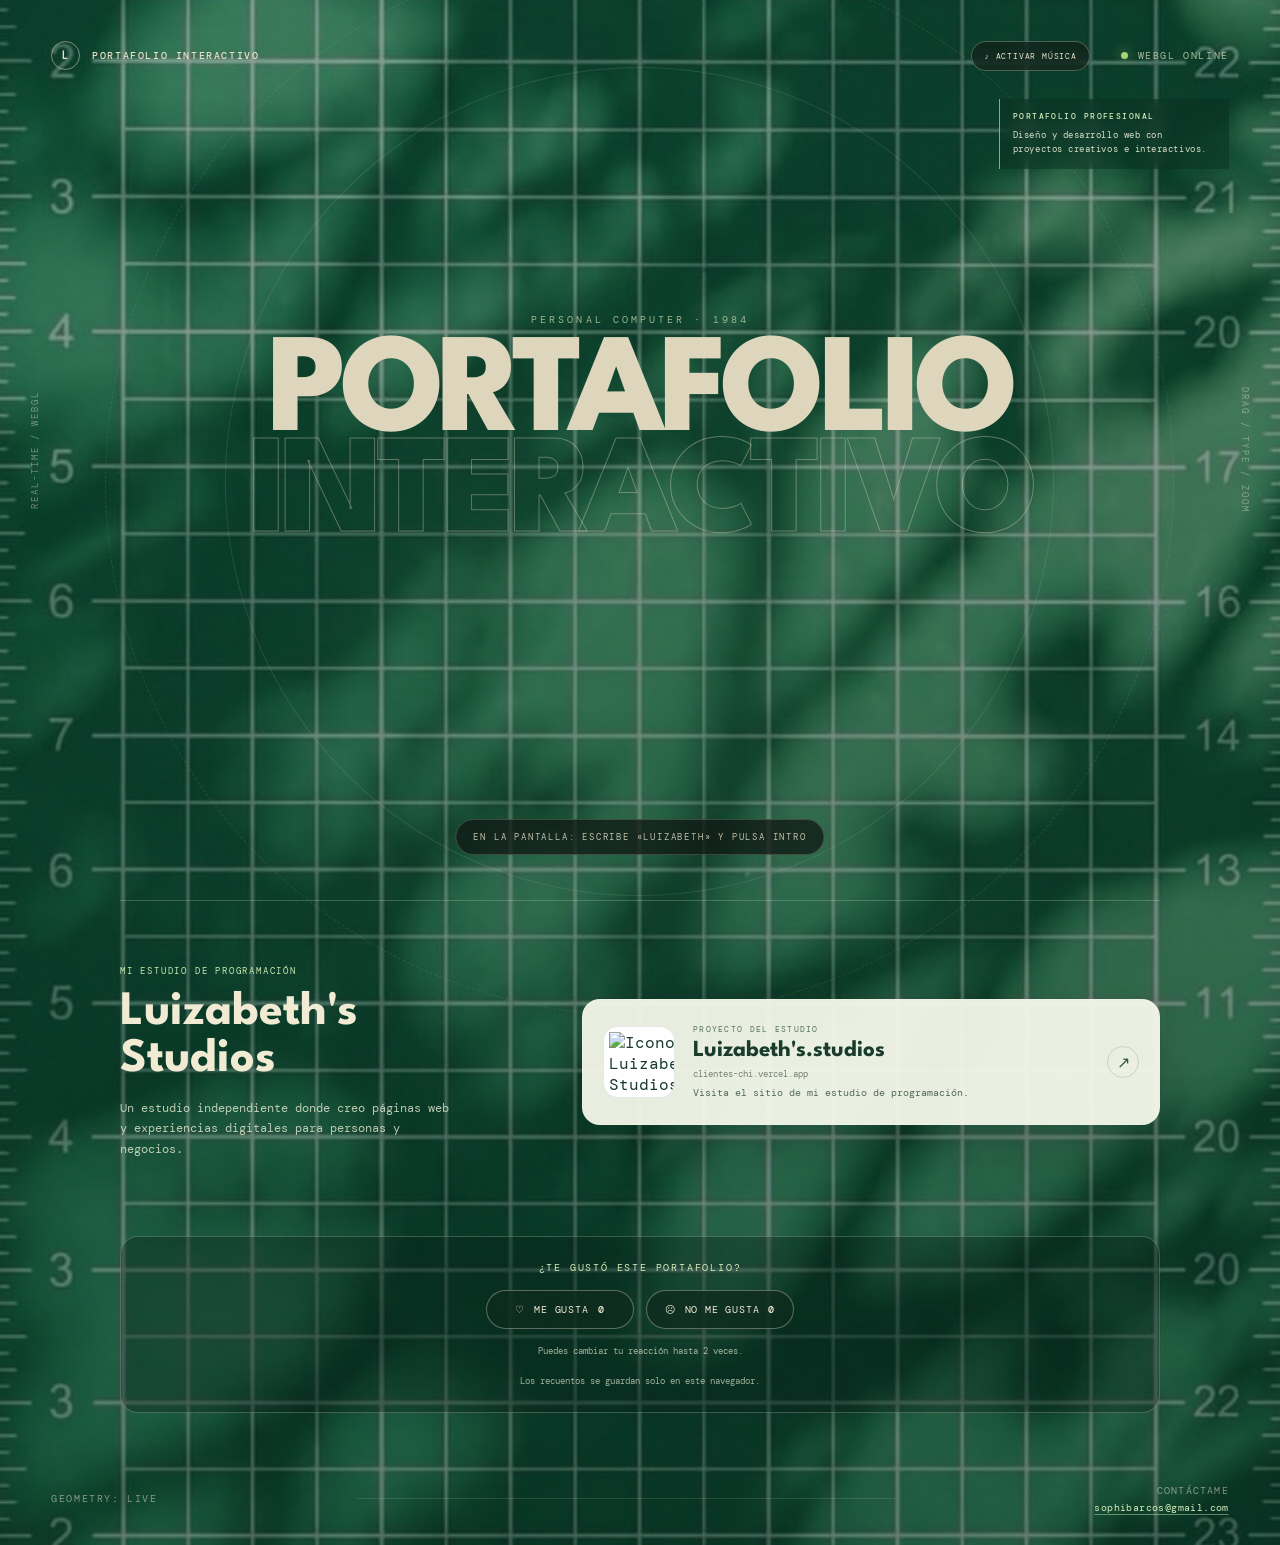
==== commit 771becf6: "Update index.html" ====
--- a/index.html
+++ b/index.html
@@ -32,6 +32,7 @@
 
   html {
     background: #1b2723;
+    scroll-behavior: smooth;
   }
 
   body {
@@ -449,9 +450,301 @@
   font-size: 16px;
 }
 
+.scroll-cue {
+  position: fixed;
+  z-index: 22;
+  right: clamp(18px, 4vw, 58px);
+  bottom: clamp(20px, 4vh, 42px);
+  display: flex;
+  width: max-content;
+  max-width: calc(100% - 40px);
+  align-items: center;
+  gap: 14px;
+  padding: 12px 15px;
+  border: 1px solid rgba(232, 225, 201, 0.3);
+  border-radius: 999px;
+  color: rgba(232, 225, 201, 0.88);
+  background: rgba(16, 24, 20, 0.78);
+  font-size: 9px;
+  letter-spacing: 0.16em;
+  text-align: right;
+  text-decoration: none;
+  backdrop-filter: blur(10px);
+  animation: scroll-cue-float 2.2s ease-in-out infinite;
+  transition: opacity 220ms ease, visibility 220ms ease, border-color 180ms ease;
+}
+
+.scroll-cue-copy {
+  display: flex;
+  flex-direction: column;
+  align-items: flex-end;
+  gap: 5px;
+}
+
+.scroll-cue-copy > span {
+  color: rgba(232, 225, 201, 0.88);
+  font-size: 9px;
+  letter-spacing: 0.16em;
+}
+
+.scroll-cue time {
+  color: #c6e8ae;
+  font-size: 9px;
+  letter-spacing: 0.2em;
+}
+
+.scroll-cue-arrow {
+  display: grid;
+  width: 34px;
+  height: 34px;
+  flex: 0 0 auto;
+  place-items: center;
+  border: 1px solid rgba(232, 225, 201, 0.4);
+  border-radius: 50%;
+  color: #c6e8ae;
+  font-size: 19px;
+  transition: background 180ms ease, transform 180ms ease;
+}
+
+.scroll-cue:hover,
+.scroll-cue:focus-visible {
+  border-color: rgba(198, 232, 174, 0.76);
+}
+
+.scroll-cue:hover .scroll-cue-arrow,
+.scroll-cue:focus-visible .scroll-cue-arrow {
+  transform: translateY(3px);
+  background: rgba(232, 225, 201, 0.12);
+}
+
+.scroll-cue.is-hidden,
+.screen-expanded .scroll-cue {
+  opacity: 0;
+  visibility: hidden;
+  pointer-events: none;
+  animation-play-state: paused;
+}
+
+.reaction-panel {
+  grid-column: 1 / -1;
+  display: flex;
+  flex-direction: column;
+  align-items: center;
+  gap: 16px;
+  padding: 24px;
+  border: 1px solid rgba(242, 246, 225, 0.22);
+  border-radius: 18px;
+  background: rgba(8, 34, 25, 0.35);
+  text-align: center;
+}
+
+.reaction-title {
+  margin: 0;
+  color: #d3ecba;
+  font-size: 10px;
+  letter-spacing: 0.18em;
+}
+
+.reaction-buttons {
+  display: flex;
+  flex-wrap: wrap;
+  justify-content: center;
+  gap: 12px;
+}
+
+.reaction-button {
+  display: inline-flex;
+  min-width: 148px;
+  align-items: center;
+  justify-content: center;
+  gap: 9px;
+  padding: 12px 17px;
+  border: 1px solid rgba(232, 225, 201, 0.36);
+  border-radius: 999px;
+  color: #f1ebd4;
+  background: rgba(14, 43, 31, 0.82);
+  font: inherit;
+  font-size: 10px;
+  letter-spacing: 0.08em;
+  cursor: pointer;
+  transition: transform 180ms ease, background 180ms ease, border-color 180ms ease;
+}
+
+.reaction-button:hover:not(:disabled),
+.reaction-button:focus-visible {
+  transform: translateY(-2px);
+  border-color: #c6e8ae;
+}
+
+.reaction-button[aria-pressed="true"] {
+  border-color: #c6e8ae;
+  color: #14251b;
+  background: #c6e8ae;
+}
+
+.reaction-button:disabled {
+  cursor: not-allowed;
+  opacity: 0.55;
+}
+
+.reaction-count {
+  min-width: 1ch;
+  font-weight: 700;
+}
+
+.reaction-note,
+.reaction-status {
+  margin: 0;
+  color: rgba(236, 241, 216, 0.68);
+  font-size: 9px;
+  line-height: 1.5;
+}
+
+.music-toggle {
+  padding: 9px 12px;
+  border: 1px solid rgba(232, 225, 201, 0.3);
+  border-radius: 999px;
+  color: #e8e1c9;
+  background: rgba(16, 24, 20, 0.56);
+  font: inherit;
+  font-size: 8px;
+  letter-spacing: 0.1em;
+  cursor: pointer;
+  backdrop-filter: blur(8px);
+}
+
+.music-toggle:hover,
+.music-toggle:focus-visible {
+  border-color: #c6e8ae;
+  background: rgba(16, 24, 20, 0.82);
+}
+
+.welcome-notice {
+  position: fixed;
+  z-index: 50;
+  inset: 0;
+  display: grid;
+  place-items: center;
+  padding: 20px;
+  overflow: hidden;
+  background: rgba(5, 18, 13, 0.4);
+  backdrop-filter: blur(2px);
+  animation: notice-fade-in 300ms ease both;
+}
+
+.welcome-notice[hidden] {
+  display: none !important;
+}
+
+.welcome-card {
+  position: relative;
+  z-index: 2;
+  width: min(780px, 100%);
+  padding: 12px;
+  color: #f1ebd4;
+  text-align: center;
+  animation: notice-pop-in 420ms cubic-bezier(0.2, 0.75, 0.2, 1) both;
+}
+
+.welcome-close {
+  position: fixed;
+  z-index: 3;
+  top: 24px;
+  right: 24px;
+  display: grid;
+  width: 42px;
+  height: 42px;
+  place-items: center;
+  border: 1px solid rgba(232, 225, 201, 0.28);
+  border-radius: 50%;
+  color: #f1ebd4;
+  background: rgba(16, 24, 20, 0.3);
+  font: inherit;
+  font-size: 25px;
+  cursor: pointer;
+}
+
+.welcome-close:hover,
+.welcome-close:focus-visible {
+  background: rgba(232, 225, 201, 0.12);
+}
+
+.welcome-sparkle {
+  display: block;
+  margin-bottom: 20px;
+  color: #c6e8ae;
+  font-size: 40px;
+}
+
+.welcome-card h2 {
+  margin: 0;
+  color: #f1ebd4;
+  font-family: "League Spartan", sans-serif;
+  font-size: clamp(42px, 8vw, 72px);
+  line-height: 1.05;
+  text-shadow: 0 3px 28px rgba(0, 0, 0, 0.38);
+}
+
+.welcome-card p {
+  margin: 20px 0 10px;
+  color: rgba(236, 241, 216, 0.78);
+  font-size: clamp(16px, 2.5vw, 21px);
+  line-height: 1.6;
+  text-shadow: 0 2px 18px rgba(0, 0, 0, 0.45);
+}
+
+.welcome-visitor-number {
+  display: block;
+  color: #c6e8ae;
+  font-family: "League Spartan", sans-serif;
+  font-size: clamp(88px, 18vw, 144px);
+  font-weight: 800;
+  line-height: 1;
+  text-shadow: 0 4px 32px rgba(0, 0, 0, 0.45);
+}
+
+.welcome-visitor-caption {
+  display: block;
+  margin-top: 14px;
+  color: rgba(236, 241, 216, 0.68);
+  font-size: clamp(10px, 1.5vw, 13px);
+  letter-spacing: 0.18em;
+  text-shadow: 0 2px 18px rgba(0, 0, 0, 0.45);
+}
+
+.confetti-piece {
+  position: absolute;
+  z-index: 1;
+  top: -18px;
+  left: var(--confetti-x);
+  width: var(--confetti-size);
+  height: calc(var(--confetti-size) * 1.55);
+  border-radius: 2px;
+  background: var(--confetti-color);
+  pointer-events: none;
+  animation: confetti-fall var(--confetti-duration) cubic-bezier(0.2, 0.7, 0.35, 1) var(--confetti-delay) forwards;
+}
+
 .footer {
   bottom: clamp(20px, 3.5vh, 38px);
   color: rgba(232, 225, 201, 0.55);
+}
+
+.footer-contact {
+  display: flex;
+  flex-direction: column;
+  align-items: flex-end;
+  gap: 4px;
+  letter-spacing: 0.12em;
+  text-align: right;
+}
+
+.footer-contact a {
+  color: #d3ecba;
+  letter-spacing: 0.04em;
+  text-decoration: underline;
+  text-decoration-color: rgba(211, 236, 186, 0.45);
+  text-underline-offset: 3px;
 }
 
 .footer-line {
@@ -594,6 +887,39 @@
   }
 }
 
+@keyframes scroll-cue-float {
+  50% {
+    transform: translateY(5px);
+  }
+}
+
+@keyframes notice-fade-in {
+  from {
+    opacity: 0;
+  }
+  to {
+    opacity: 1;
+  }
+}
+
+@keyframes notice-pop-in {
+  from {
+    opacity: 0;
+    transform: translateY(12px);
+  }
+  to {
+    opacity: 1;
+    transform: translateY(0);
+  }
+}
+
+@keyframes confetti-fall {
+  to {
+    transform: translate3d(var(--confetti-drift), 110vh, 0) rotate(var(--confetti-rotation));
+    opacity: 0;
+  }
+}
+
 @media (max-width: 700px) {
   .topbar {
     align-items: flex-start;
@@ -601,6 +927,16 @@
 
   .status {
     display: none;
+  }
+
+  .header-actions {
+    justify-content: flex-end;
+    max-width: 65%;
+  }
+
+  .music-toggle {
+    max-width: 100%;
+    font-size: 7px;
   }
 
   .portfolio-note {
@@ -618,6 +954,16 @@
     padding: 44px 0 114px;
   }
 
+  .reaction-panel {
+    padding: 20px 14px;
+  }
+
+  .reaction-button {
+    min-width: min(138px, calc(50vw - 34px));
+    padding: 11px 12px;
+    font-size: 9px;
+  }
+
   .studio-project-intro {
     max-width: 420px;
   }
@@ -673,6 +1019,33 @@
 
   .footer-line {
     width: 25vw;
+  }
+
+  .footer {
+    gap: 10px;
+    font-size: 8px;
+  }
+
+  .footer-contact {
+    max-width: 42vw;
+    overflow-wrap: anywhere;
+    font-size: 7px;
+  }
+
+  .scroll-cue {
+    right: 14px;
+    bottom: 16px;
+    gap: 10px;
+    padding: 10px 12px;
+  }
+
+  .scroll-cue-copy > span {
+    font-size: 8px;
+  }
+
+  .welcome-close {
+    top: 16px;
+    right: 16px;
   }
 
   .return-button {
@@ -717,6 +1090,9 @@
           <span>PORTAFOLIO INTERACTIVO</span>
         </a>
         <div class="header-actions">
+          <button id="music-toggle" class="music-toggle" type="button" aria-pressed="false">
+            ♪ ACTIVAR MÚSICA
+          </button>
           <div class="status" aria-label="Estado del sistema">
             <span class="status-dot"></span>
             WEBGL ONLINE
@@ -752,7 +1128,9 @@
         <div class="side-label side-right">DRAG / TYPE / ZOOM</div>
       </section>
 
-      <section class="studio-project" aria-labelledby="studio-project-title">
+    
+
+      <section id="studio-project" class="studio-project" aria-labelledby="studio-project-title">
         <div class="studio-project-intro">
           <p class="studio-project-kicker">MI ESTUDIO DE PROGRAMACIÓN</p>
           <h2 id="studio-project-title">Luizabeth's Studios</h2>
@@ -782,6 +1160,23 @@
           </span>
           <span class="studio-card-arrow" aria-hidden="true">↗</span>
         </a>
+        <div class="reaction-panel" aria-labelledby="reaction-title">
+          <p id="reaction-title" class="reaction-title">¿TE GUSTÓ ESTE PORTAFOLIO?</p>
+          <div class="reaction-buttons">
+            <button id="like-button" class="reaction-button" type="button" aria-pressed="false">
+              <span aria-hidden="true">♡</span>
+              <span>ME GUSTA</span>
+              <span id="like-count" class="reaction-count">0</span>
+            </button>
+            <button id="dislike-button" class="reaction-button" type="button" aria-pressed="false">
+              <span aria-hidden="true">☹</span>
+              <span>NO ME GUSTA</span>
+              <span id="dislike-count" class="reaction-count">0</span>
+            </button>
+          </div>
+          <p id="reaction-status" class="reaction-status" aria-live="polite">Puedes cambiar tu reacción hasta 2 veces.</p>
+          <p class="reaction-note">Los recuentos se guardan solo en este navegador.</p>
+        </div>
       </section>
 
       <div id="entry-hint" class="entry-hint">
@@ -794,9 +1189,27 @@
       <footer class="footer">
         <span>GEOMETRY: LIVE</span>
         <span class="footer-line" aria-hidden="true"></span>
-        <span>© 2026</span>
+        <span class="footer-contact">
+          <span>CONTÁCTAME</span>
+          <a href="mailto:sophibarcos@gmail.com">sophibarcos@gmail.com</a>
+        </span>
       </footer>
+      <audio id="background-music" src="./musica-fondo.mp3" preload="none" loop></audio>
+      <audio id="like-sound" src="./reaccion-me-gusta.mp3" preload="none"></audio>
+      <audio id="dislike-sound" src="./reaccion-no-me-gusta.mp3" preload="none"></audio>
     </main>
+
+    <aside id="welcome-notice" class="welcome-notice" role="dialog" aria-modal="true" aria-labelledby="welcome-title" hidden>
+      <div id="confetti-layer" aria-hidden="true"></div>
+      <div class="welcome-card">
+        <button id="welcome-close" class="welcome-close" type="button" aria-label="Cerrar felicitación">×</button>
+        <span class="welcome-sparkle" aria-hidden="true">✦ ✧ ✦</span>
+        <h2 id="welcome-title">¡Felicidades!</h2>
+        <p>Eres la persona número</p>
+        <span id="visitor-number" class="welcome-visitor-number">#1</span>
+        <span class="welcome-visitor-caption">EN VISITAR MI PORTAFOLIO · ESTE NAVEGADOR</span>
+      </div>
+    </aside>
 
     <iframe
       id="portfolio-overlay"
@@ -1028,6 +1441,7 @@
 const stage = document.querySelector("#webgl-stage");
 const siteShell = document.querySelector(".site-shell");
 const entryHint = document.querySelector("#entry-hint");
+const scrollCue = document.querySelector(".scroll-cue");
 const returnButton = document.querySelector("#return-button");
 const portfolioOverlay = document.querySelector("#portfolio-overlay");
 const embeddedSearchPage = document.querySelector("#embedded-search-page");
@@ -1271,6 +1685,7 @@
   if (view !== "computer") return;
   view = "approaching";
   zoomed = true;
+  updateScrollCue();
   siteShell.classList.add("screen-expanded");
   entryHint.hidden = true;
   portfolioOverlay.classList.remove("is-visible");
@@ -1291,6 +1706,7 @@
   window.clearTimeout(transitionTimer);
   view = "computer";
   zoomed = false;
+  updateScrollCue();
   screenFrame.dataset.page = "search";
   screenFrame.srcdoc = searchPageMarkup;
   portfolioOverlay.classList.remove("is-visible");
@@ -1451,8 +1867,15 @@
   entryHint.hidden = zoomed || window.scrollY >= 80;
 }
 
+function updateScrollCue() {
+  if (!scrollCue) return;
+  scrollCue.classList.toggle("is-hidden", zoomed || window.scrollY >= 80);
+}
+
 window.addEventListener("scroll", updateEntryHint, { passive: true });
+window.addEventListener("scroll", updateScrollCue, { passive: true });
 updateEntryHint();
+updateScrollCue();
 
 const headline = document.querySelector("#hero-title");
 if (headline && !window.matchMedia("(prefers-reduced-motion: reduce)").matches) {
@@ -1483,6 +1906,213 @@
   projectObserver.observe(studioProject);
 }
 
+const backgroundMusic = document.querySelector("#background-music");
+const musicToggle = document.querySelector("#music-toggle");
+const likeSound = document.querySelector("#like-sound");
+const dislikeSound = document.querySelector("#dislike-sound");
+const welcomeNotice = document.querySelector("#welcome-notice");
+const welcomeClose = document.querySelector("#welcome-close");
+const visitorNumberLabel = document.querySelector("#visitor-number");
+const confettiLayer = document.querySelector("#confetti-layer");
+const dateLabel = document.querySelector("#portfolio-date");
+const likeButton = document.querySelector("#like-button");
+const dislikeButton = document.querySelector("#dislike-button");
+const likeCountLabel = document.querySelector("#like-count");
+const dislikeCountLabel = document.querySelector("#dislike-count");
+const reactionStatus = document.querySelector("#reaction-status");
+const visitorCountKey = "luizabeth-portfolio-visits-v1";
+const visitorFlagKey = "luizabeth-portfolio-seen-v1";
+const reactionChoiceKey = "luizabeth-portfolio-reaction-v1";
+const reactionChangesKey = "luizabeth-portfolio-reaction-changes-v1";
+
+function readLocalValue(key) {
+  try {
+    return window.localStorage.getItem(key);
+  } catch {
+    return null;
+  }
+}
+
+function saveLocalValue(key, value) {
+  try {
+    window.localStorage.setItem(key, String(value));
+    return true;
+  } catch {
+    return false;
+  }
+}
+
+function readLocalNumber(key) {
+  const value = Number.parseInt(readLocalValue(key) || "0", 10);
+  return Number.isFinite(value) && value > 0 ? value : 0;
+}
+
+function updatePortfolioDate() {
+  if (!dateLabel) return;
+  const now = new Date();
+  dateLabel.dateTime = now.toISOString().slice(0, 10);
+  dateLabel.textContent = new Intl.DateTimeFormat("es-VE", {
+    day: "2-digit",
+    month: "short",
+    year: "numeric",
+  }).format(now).replaceAll(".", "").toUpperCase();
+}
+
+function showWelcomeNotice() {
+  if (!welcomeNotice || !visitorNumberLabel) return;
+  const alreadyVisited = readLocalValue(visitorFlagKey) === "yes";
+  if (alreadyVisited) return;
+
+  const nextNumber = readLocalNumber(visitorCountKey) + 1;
+  saveLocalValue(visitorCountKey, nextNumber);
+  saveLocalValue(visitorFlagKey, "yes");
+  visitorNumberLabel.textContent = `#${nextNumber}`;
+  welcomeNotice.hidden = false;
+
+  if (!confettiLayer) return;
+  const confettiColors = ["#c6e8ae", "#f3d47a", "#f1a7a0", "#d4c6ff", "#f1ebd4"];
+  for (let index = 0; index < 44; index += 1) {
+    const piece = document.createElement("span");
+    piece.className = "confetti-piece";
+    piece.style.setProperty("--confetti-x", `${Math.random() * 100}%`);
+    piece.style.setProperty("--confetti-size", `${5 + Math.random() * 7}px`);
+    piece.style.setProperty("--confetti-color", confettiColors[index % confettiColors.length]);
+    piece.style.setProperty("--confetti-duration", `${2.7 + Math.random() * 1.6}s`);
+    piece.style.setProperty("--confetti-delay", `${Math.random() * 0.7}s`);
+    piece.style.setProperty("--confetti-drift", `${(Math.random() - 0.5) * 22}vw`);
+    piece.style.setProperty("--confetti-rotation", `${Math.random() * 720 - 360}deg`);
+    confettiLayer.appendChild(piece);
+    window.setTimeout(() => piece.remove(), 5200);
+  }
+}
+
+function closeWelcomeNotice() {
+  if (welcomeNotice) welcomeNotice.hidden = true;
+}
+
+welcomeClose?.addEventListener("click", closeWelcomeNotice);
+window.addEventListener("keydown", (event) => {
+  if (event.key === "Escape") closeWelcomeNotice();
+});
+
+function updateMusicButton() {
+  if (!musicToggle || !backgroundMusic) return;
+  if (activeReactionAudio) {
+    musicToggle.textContent = "♫ SONIDO EN CURSO";
+    musicToggle.setAttribute("aria-pressed", "false");
+    musicToggle.disabled = true;
+    return;
+  }
+  musicToggle.disabled = false;
+  const isPlaying = !backgroundMusic.paused;
+  musicToggle.textContent = isPlaying ? "♫ PAUSAR MÚSICA" : "♫ ACTIVAR MÚSICA";
+  musicToggle.setAttribute("aria-pressed", String(isPlaying));
+}
+
+musicToggle?.addEventListener("click", async () => {
+  if (!backgroundMusic || activeReactionAudio) return;
+  if (backgroundMusic.paused) {
+    try {
+      await backgroundMusic.play();
+    } catch {
+      musicToggle.textContent = "TOCA PARA ACTIVAR MÚSICA";
+      return;
+    }
+  } else {
+    backgroundMusic.pause();
+  }
+  updateMusicButton();
+});
+
+backgroundMusic?.addEventListener("play", updateMusicButton);
+backgroundMusic?.addEventListener("pause", updateMusicButton);
+if (backgroundMusic) {
+  backgroundMusic.volume = 0.9;
+  backgroundMusic.play().then(updateMusicButton).catch(updateMusicButton);
+}
+
+let activeReactionAudio = null;
+let activeReactionEndedHandler = null;
+let backgroundPlayingBeforeReaction = false;
+
+function playReactionSound(sound) {
+  if (!sound) return;
+  backgroundPlayingBeforeReaction =
+    backgroundPlayingBeforeReaction || Boolean(backgroundMusic && !backgroundMusic.paused);
+  if (activeReactionAudio && activeReactionEndedHandler) {
+    activeReactionAudio.removeEventListener("ended", activeReactionEndedHandler);
+  }
+  if (activeReactionAudio) {
+    activeReactionAudio.pause();
+    activeReactionAudio.currentTime = 0;
+  }
+  backgroundMusic?.pause();
+  [likeSound, dislikeSound].forEach((otherSound) => {
+    if (otherSound && otherSound !== sound) {
+      otherSound.pause();
+      otherSound.currentTime = 0;
+    }
+  });
+  activeReactionAudio = sound;
+  const finishReaction = () => {
+    if (activeReactionAudio !== sound) return;
+    sound.removeEventListener("ended", finishReaction);
+    activeReactionAudio = null;
+    activeReactionEndedHandler = null;
+    const shouldResumeBackground = backgroundPlayingBeforeReaction;
+    backgroundPlayingBeforeReaction = false;
+    if (shouldResumeBackground && backgroundMusic) {
+      backgroundMusic.play().then(updateMusicButton).catch(updateMusicButton);
+    } else {
+      updateMusicButton();
+    }
+  };
+  activeReactionEndedHandler = finishReaction;
+  sound.addEventListener("ended", finishReaction, { once: true });
+  sound.currentTime = 0;
+  updateMusicButton();
+  sound.play().catch(finishReaction);
+}
+
+let currentReaction = readLocalValue(reactionChoiceKey) || "";
+let reactionChanges = Math.min(2, readLocalNumber(reactionChangesKey));
+
+function renderReactionState() {
+  if (!likeButton || !dislikeButton) return;
+  const hasUsedBothChanges = reactionChanges >= 2;
+  likeButton.setAttribute("aria-pressed", String(currentReaction === "like"));
+  dislikeButton.setAttribute("aria-pressed", String(currentReaction === "dislike"));
+  likeButton.disabled = hasUsedBothChanges;
+  dislikeButton.disabled = hasUsedBothChanges;
+  if (likeCountLabel) likeCountLabel.textContent = currentReaction === "like" ? "1" : "0";
+  if (dislikeCountLabel) dislikeCountLabel.textContent = currentReaction === "dislike" ? "1" : "0";
+  if (!reactionStatus) return;
+  if (hasUsedBothChanges) {
+    reactionStatus.textContent = "Ya usaste tus 2 cambios de reacción en este navegador.";
+  } else if (reactionChanges === 1) {
+    reactionStatus.textContent = "Tu reacción quedó guardada. Puedes cambiarla una vez más.";
+  } else {
+    reactionStatus.textContent = "Puedes cambiar tu reacción hasta 2 veces.";
+  }
+}
+
+function chooseReaction(reaction) {
+  if (reactionChanges >= 2 || currentReaction === reaction) return;
+  currentReaction = reaction;
+  reactionChanges += 1;
+  saveLocalValue(reactionChoiceKey, currentReaction);
+  saveLocalValue(reactionChangesKey, reactionChanges);
+  renderReactionState();
+  playReactionSound(reaction === "like" ? likeSound : dislikeSound);
+}
+
+likeButton?.addEventListener("click", () => chooseReaction("like"));
+dislikeButton?.addEventListener("click", () => chooseReaction("dislike"));
+
+updatePortfolioDate();
+showWelcomeNotice();
+renderReactionState();
+
 </script>
   </body>
 </html>
